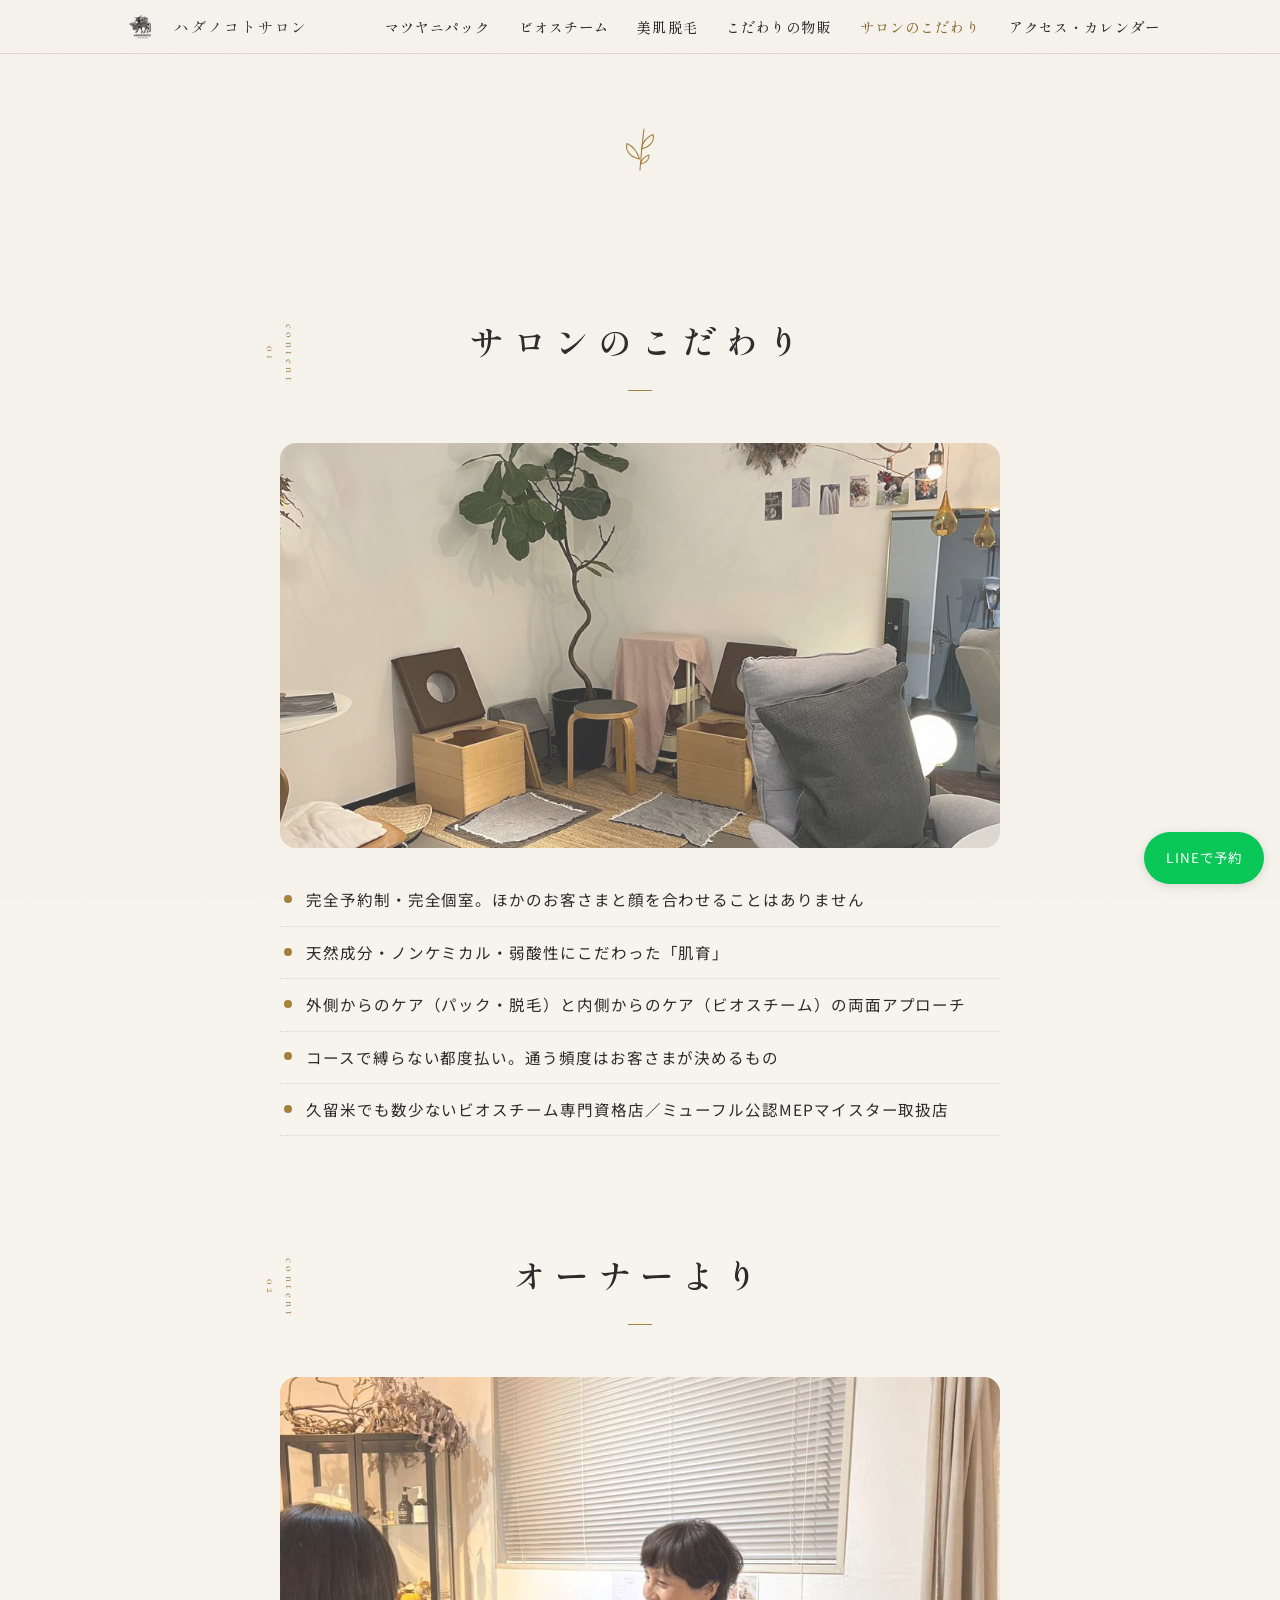
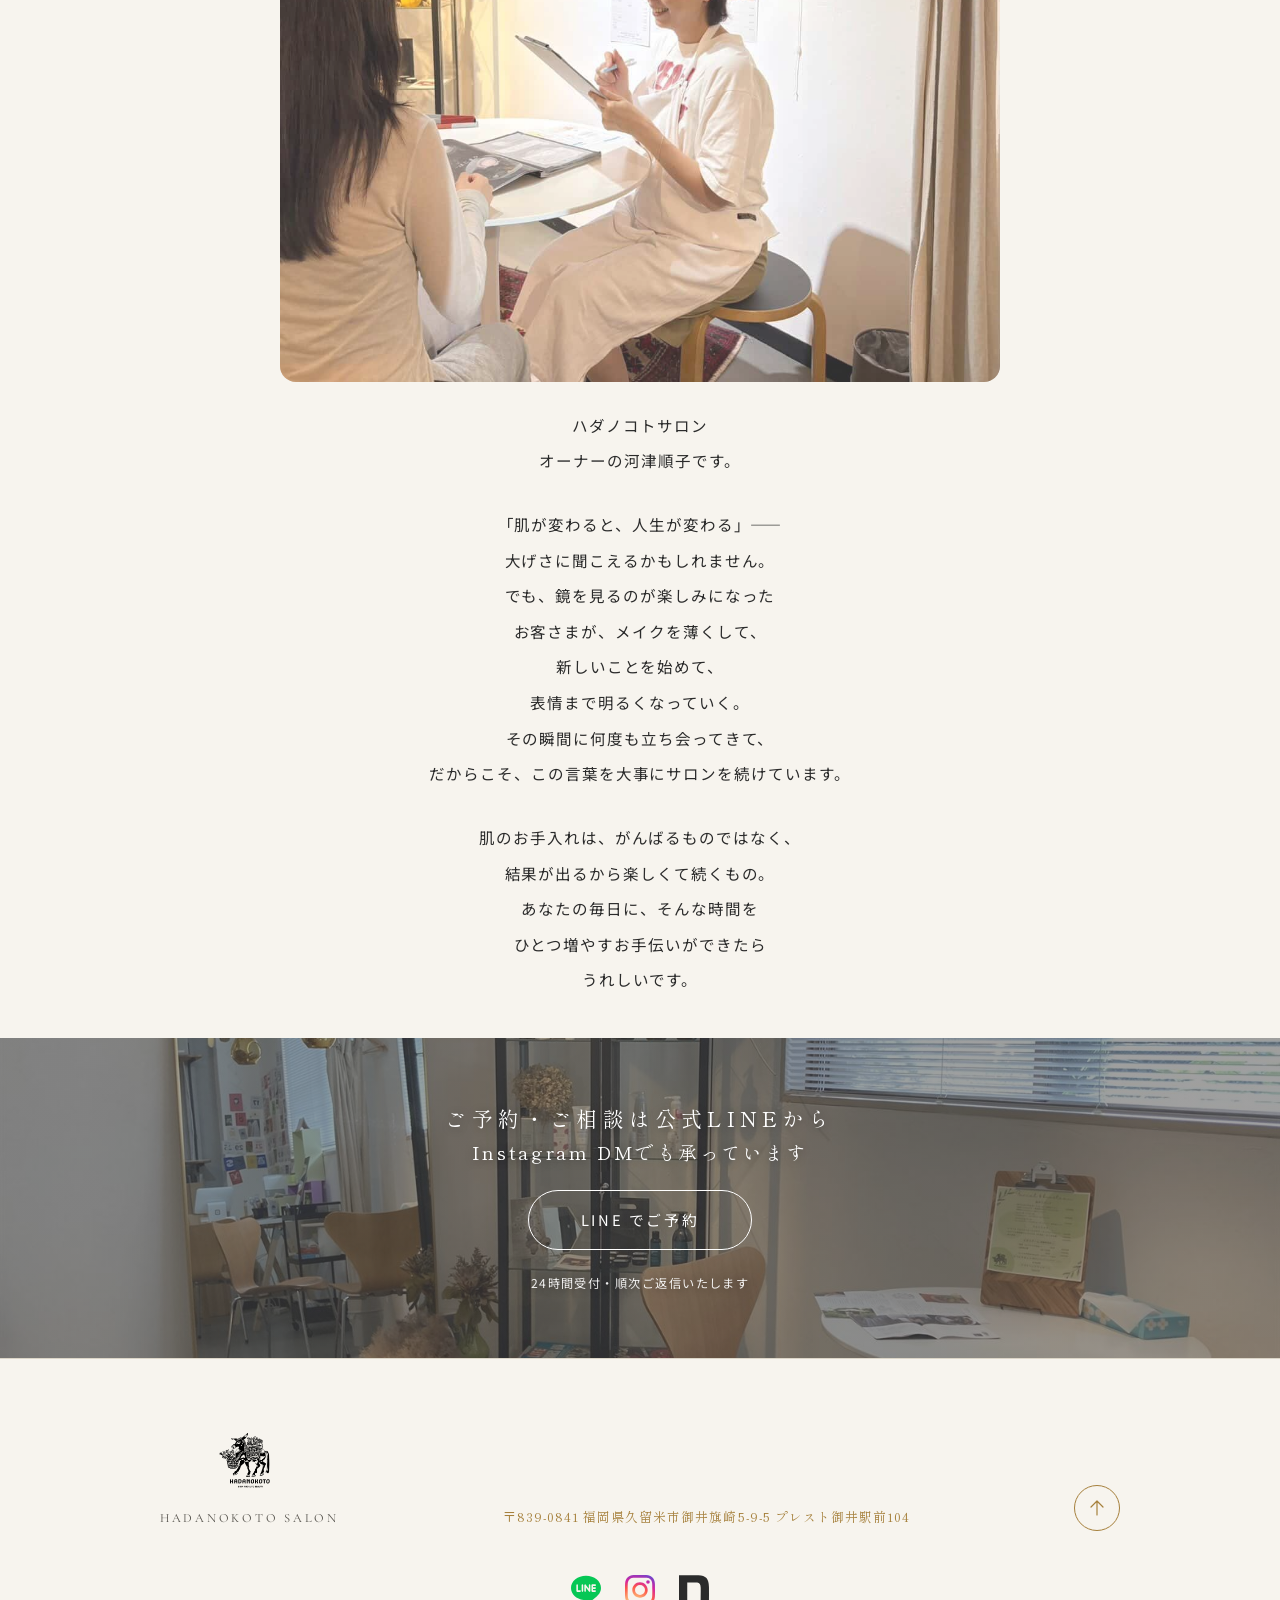
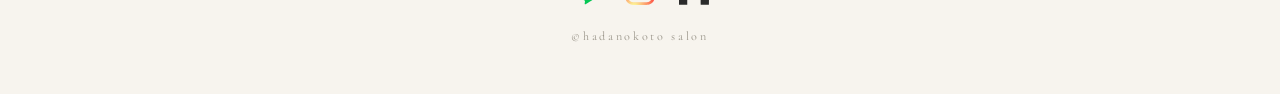
==== about.html @ 9450c1ff "salon1.jpgのalt属性を全ページで統一 全7ページの共通CTA帯にあるsalon1.jpgのalt属性(空文字)を"ハダノコトサロンの店内"に統一。  Co-Authored-By: Cla" ====
<!DOCTYPE html>
<html lang="ja">
<head>
<!-- Google tag (gtag.js) -->
<script async src="https://www.googletagmanager.com/gtag/js?id=G-3LCPFPZ6VH"></script>
<script>
  window.dataLayer = window.dataLayer || [];
  function gtag(){dataLayer.push(arguments);}
  gtag('js', new Date());

  gtag('config', 'G-3LCPFPZ6VH');
</script>

  <meta charset="UTF-8">
  <meta name="viewport" content="width=device-width, initial-scale=1.0">
  <title>サロンについて｜ハダノコトサロン 久留米・完全個室プライベートサロン</title>
  <meta name="description" content="完全予約制・完全個室、オーナーひとりで営むプライベートサロン。天然成分・ノンケミカルにこだわった肌育と、内と外の両面からのケア。ハダノコトサロンのこだわりとオーナー紹介。">
  <link rel="canonical" href="https://hadanokoto.com/about.html">

  <!-- OGP -->
  <meta property="og:type" content="article">
  <meta property="og:site_name" content="ハダノコトサロン">
  <meta property="og:title" content="サロンについて｜ハダノコトサロン 久留米・完全個室プライベートサロン">
  <meta property="og:description" content="完全予約制・完全個室、オーナーひとりで営むプライベートサロン。天然成分・ノンケミカルにこだわった肌育と、内と外の両面からのケア。">
  <meta property="og:url" content="https://hadanokoto.com/about.html">
  <meta property="og:image" content="https://hadanokoto.com/assets/img/hadanokologojpg.jpg">
  <meta property="og:locale" content="ja_JP">
  <meta name="twitter:card" content="summary">

  <link rel="icon" href="favicon.ico" sizes="any">
  <link rel="icon" type="image/png" sizes="32x32" href="favicon-32x32.png">
  <link rel="icon" type="image/png" sizes="48x48" href="favicon-48x48.png">
  <link rel="icon" type="image/png" sizes="16x16" href="favicon-16x16.png">
  <link rel="apple-touch-icon" href="apple-touch-icon.png">
  <link rel="preconnect" href="https://fonts.googleapis.com">
  <link rel="preconnect" href="https://fonts.gstatic.com" crossorigin>
  <link href="https://fonts.googleapis.com/css2?family=Cormorant+Garamond:wght@400;500;600&family=Noto+Sans+JP:wght@300;400;500&family=Shippori+Mincho:wght@400;500;600&display=swap" rel="stylesheet">
  <link rel="stylesheet" href="assets/css/style.css">
</head>
<body>

<span id="top" aria-hidden="true"></span>
<header class="site-header">
  <div class="header-inner">
    <a class="brand" href="index.html">
      <img src="assets/img/hadanokologojpg.jpg" alt="ハダノコトサロン ロゴ">
      <span class="brand-name">ハダノコトサロン</span>
    </a>
    <button class="nav-toggle" aria-label="メニューを開く" aria-expanded="false">
      <span></span><span></span><span></span>
    </button>
    <nav class="site-nav">
      <ul>
        <li><a href="matsuyani.html"><span class="ja">マツヤニパック</span></a></li>
        <li><a href="biosteam.html"><span class="ja">ビオスチーム</span></a></li>
        <li><a href="datsumou.html"><span class="ja">美肌脱毛</span></a></li>
        <li><a href="other.html"><span class="ja">こだわりの物販</span></a></li>
        <li><a href="about.html" aria-current="page"><span class="ja">サロンのこだわり</span></a></li>
        <li><a href="access.html"><span class="ja">アクセス・カレンダー</span></a></li>
      </ul>
      <p class="nav-copy">&copy;hadanokoto salon</p>
    </nav>
  </div>
</header>

<main>

  <section class="band band--head">
    <div class="inner">
      <div class="sprig sprig--yomogi" aria-hidden="true"></div>
    </div>
  </section>

  <section class="band">
    <div class="inner fade">
      <h1 class="sec-head">
        <span class="sec-num">content 01</span>
        <span class="ja">サロンのこだわり</span>
      </h1>
      <div class="photo photo--veil photo--wide"><img src="assets/img/web/kodawari.jpg" alt="ハダノコトサロンのこだわりの店内" width="1200" height="524" loading="lazy"></div>
      <ul class="feature-list">
        <li>完全予約制・完全個室。ほかのお客さまと顔を合わせることはありません</li>
        <li>天然成分・ノンケミカル・弱酸性にこだわった「肌育」</li>
        <li>外側からのケア（パック・脱毛）と内側からのケア（ビオスチーム）の両面アプローチ</li>
        <li>コースで縛らない都度払い。通う頻度はお客さまが決めるもの</li>
        <li>久留米でも数少ないビオスチーム専門資格店／ミューフル公認MEPマイスター取扱店</li>
      </ul>
    </div>
  </section>

  <section class="band">
    <div class="inner fade">
      <h2 class="sec-head">
        <span class="sec-num">content 02</span>
        <span class="ja">オーナーより</span>
      </h2>
      <div class="photo photo--veil"><img src="assets/img/web/owner.jpg" alt="ハダノコトサロン オーナー 河津順子" width="1179" height="990" loading="lazy"></div>
      <div class="poem">
        <p>ハダノコトサロン<br>オーナーの河津順子です。</p>
        <p>「肌が変わると、人生が変わる」——<br>大げさに聞こえるかもしれません。<br>でも、鏡を見るのが楽しみになった<br>お客さまが、メイクを薄くして、<br>新しいことを始めて、<br>表情まで明るくなっていく。<br>その瞬間に何度も立ち会ってきて、<br>だからこそ、この言葉を大事にサロンを続けています。</p>
        <p>肌のお手入れは、がんばるものではなく、<br>結果が出るから楽しくて続くもの。<br>あなたの毎日に、そんな時間を<br>ひとつ増やすお手伝いができたら<br>うれしいです。</p>
      </div>
    </div>
  </section>

  <!-- RESERVATION(共通CTA帯) -->
  <section class="cta-band">
    <img src="assets/img/web/salon1.jpg" alt="ハダノコトサロンの店内" width="1600" height="900" loading="lazy">
    <div class="cta-inner">
      <p class="cta-title">ご予約・ご相談は公式LINEから<span class="cta-title-sub">Instagram DMでも承っています</span></p>
      <a class="btn-outline" href="https://lin.ee/RhbFOYM" target="_blank" rel="noopener">LINE でご予約</a>
      <p class="cta-note">24時間受付・順次ご返信いたします</p>
    </div>
  </section>

</main>

<footer class="site-footer">
  <div class="footer-inner">
    <div class="footer-grid">
      <div class="footer-left">
        <img class="footer-logo" src="assets/img/web/logo.png" alt="ハダノコトサロン ロゴ" width="800" height="570">
        <p class="footer-name">HADANOKOTO SALON</p>
      </div>
      <p class="footer-address">〒839-0841 福岡県久留米市御井旗崎5-9-5 プレスト御井駅前104</p>
      <a class="page-top" href="#top" aria-label="ページの上部へ戻る">
        <svg viewBox="0 0 14 16" fill="none" stroke-width="1.2" stroke-linecap="round" stroke-linejoin="round" aria-hidden="true"><path d="M7 15V1M1 7l6-6 6 6"/></svg>
      </a>
    </div>
    <div class="footer-sns">
      <a href="https://lin.ee/RhbFOYM" target="_blank" rel="noopener" aria-label="公式LINEで予約"><img src="assets/img/sns/line.svg" alt="" width="30" height="30"></a>
      <a href="https://www.instagram.com/hadanokoto/" target="_blank" rel="noopener" aria-label="Instagramを見る"><img src="assets/img/sns/instagram.svg" alt="" width="30" height="30"></a>
      <a href="https://note.com/hadanokoto" target="_blank" rel="noopener" aria-label="noteを読む"><img src="assets/img/sns/note.svg" alt="" width="30" height="30"></a>
    </div>
    <p class="copyright">&copy;hadanokoto salon</p>
  </div>
</footer>

<a class="line-fixed" href="https://lin.ee/RhbFOYM" target="_blank" rel="noopener">LINEで予約</a>

<script src="assets/js/main.js"></script>
</body>
</html>
---- assets/css/style.css ----
/* ============================================
   ハダノコトサロン 公式サイト v4
   和モダン・静かで上質
   生成り × 墨色 × 金茶(くすんだゴールド)
   参考:余白に浮かぶ写真カード・中央揃え見出し+短い罫線・
   縦書きcontent番号・詩組み・写真カード・枠線ボタン
   ============================================ */

:root {
  --bg: #F7F4EE;
  --ink: #2B2B2B;
  --ink-soft: #55524C;
  --accent: #A6803C;
  --accent-dark: #8C6B30;
  --line-green: #06C755;      /* LINE公式ブランドカラー */
  --line-green-dark: #05A94A;
  --line: #DCD6C8;
  --serif: "Shippori Mincho", "Noto Serif JP", serif;
  --sans: "Noto Sans JP", sans-serif;
  --en-serif: "Cormorant Garamond", "Shippori Mincho", serif;
}

* {
  margin: 0;
  padding: 0;
  box-sizing: border-box;
}

html {
  scroll-behavior: smooth;
}

/* 視覚的には非表示だが、読み上げ・検索エンジンには認識されるテキスト */
.sr-only {
  position: absolute;
  width: 1px;
  height: 1px;
  padding: 0;
  margin: -1px;
  overflow: hidden;
  clip: rect(0, 0, 0, 0);
  white-space: nowrap;
  border: 0;
}

body {
  background: var(--bg);
  color: var(--ink);
  font-family: var(--sans);
  font-weight: 400;
  font-size: 15.5px;
  line-height: 1.9;
  letter-spacing: 0.06em;
  -webkit-font-smoothing: antialiased;
}

/* 和紙のようなごく薄いノイズテクスチャ(自作SVG) */
body::after {
  content: "";
  position: fixed;
  inset: 0;
  z-index: 300;
  pointer-events: none;
  opacity: 0.05;
  background-image: url("data:image/svg+xml,%3Csvg xmlns='http://www.w3.org/2000/svg' width='180' height='180'%3E%3Cfilter id='n'%3E%3CfeTurbulence type='fractalNoise' baseFrequency='0.85' numOctaves='2' stitchTiles='stitch'/%3E%3CfeColorMatrix type='saturate' values='0'/%3E%3C/filter%3E%3Crect width='180' height='180' filter='url(%23n)'/%3E%3C/svg%3E");
}

img {
  max-width: 100%;
  height: auto;
  display: block;
}

a {
  color: var(--accent-dark);
  text-decoration: none;
}

/* ---------- ヘッダー(細い固定ナビ) ---------- */

.site-header {
  background: rgba(247, 244, 238, 0.92);
  backdrop-filter: blur(4px);
  border-bottom: 1px solid var(--line);
  position: sticky;
  top: 0;
  z-index: 100;
}

.header-inner {
  max-width: 1080px;
  margin: 0 auto;
  padding: 8px 20px;
  display: flex;
  align-items: center;
  justify-content: space-between;
  gap: 20px;
}

.brand {
  display: flex;
  align-items: center;
  gap: 10px;
  flex-shrink: 0;
  color: var(--ink);
  transition: opacity 0.25s;
}

.brand:hover {
  opacity: 0.7;
}

.brand img {
  width: 44px;
  height: auto;
}

/* 白背景のJPGロゴを生成り背景に馴染ませる */
.brand img,
.footer-logo {
  mix-blend-mode: multiply;
}

.brand-name {
  font-family: var(--serif);
  font-size: 0.92rem;
  letter-spacing: 0.12em;
}

/* ナビ */

.nav-toggle {
  display: none;
  background: none;
  border: none;
  cursor: pointer;
  padding: 10px;
}

.nav-toggle span {
  display: block;
  width: 24px;
  height: 1.5px;
  background: var(--ink);
  margin: 6px 0;
  transition: 0.3s;
}

.site-nav {
  display: flex;
  align-items: center;
  gap: 28px;
}

.site-nav ul {
  list-style: none;
  display: flex;
  gap: 28px;
}

.site-nav a {
  display: block;
  padding: 4px 0;
  color: var(--ink);
  transition: 0.25s;
}

/* 日本語のみのナビ表記(主見出しとして機能する大きさ) */
.site-nav a .ja {
  font-family: var(--serif);
  font-size: 0.88rem;
  font-weight: 500;
  letter-spacing: 0.08em;
  white-space: nowrap;
}

.site-nav a:hover .ja,
.site-nav a[aria-current="page"] .ja {
  color: var(--accent-dark);
}

/* ヘッダー行には収まらないため既定では非表示。ハンバーガーメニュー内でのみ表示 */
.nav-copy {
  display: none;
  font-family: var(--en-serif);
  font-size: 0.68rem;
  letter-spacing: 0.16em;
  color: var(--ink-soft);
  white-space: nowrap;
}

/* 7項目のナビが1行に収まる最小幅(実測1000px)を下回ったらハンバーガーメニューに切替 */
@media (max-width: 1060px) {
  .nav-toggle {
    display: block;
  }
  .site-nav {
    display: none;
    position: absolute;
    top: 100%;
    left: 0;
    right: 0;
    background: var(--bg);
    border-bottom: 1px solid var(--line);
  }
  .site-nav.is-open {
    display: block;
  }
  .site-nav ul {
    flex-direction: column;
    gap: 0;
    padding: 8px 0 12px;
  }
  .site-nav li {
    text-align: center;
  }
  .site-nav a {
    padding: 11px 0;
  }
  .site-nav a .ja {
    font-weight: 600;
  }
  .nav-copy {
    display: block;
    text-align: center;
    padding: 0 0 16px;
  }
}

/* ---------- セクション(背景は全ページ均一の生成り。区切りは余白で) ---------- */

/* 上下非対称にし、隣接セクション間の二重余白(旧:96+96=192px)を解消 */
.band {
  padding: 72px 24px 40px;
}

.band--head {
  padding: 72px 24px 40px;
}

.inner {
  max-width: 720px;
  margin: 0 auto;
}

.inner--wide {
  max-width: 960px;
}

/* ---------- 見出しシステム(中央揃え+金茶の短い罫線+縦書き番号) ---------- */

h1, h2, h3 {
  font-family: var(--serif);
  font-weight: 500;
  line-height: 1.6;
  letter-spacing: 0.12em;
}

.sec-head {
  position: relative;
  display: flex;
  flex-direction: column;
  align-items: center;
  text-align: center;
  margin-bottom: 52px;
}

/* content番号は縦書きでセクション左肩(本文外側の余白)に */
.sec-num {
  position: absolute;
  left: -18px;
  top: 0.2em;
  writing-mode: vertical-rl;
  font-family: var(--en-serif);
  font-size: 0.72rem;
  letter-spacing: 0.3em;
  color: var(--accent);
}

/* 見出しと重なる幅では非表示 */
@media (max-width: 480px) {
  .sec-num {
    display: none;
  }
}

/* 日本語見出しを主見出しとして使用(英語見出し+添え書き型は廃止) */
.sec-head .ja {
  font-family: var(--serif);
  font-size: clamp(1.6rem, 5.5vw, 2.1rem);
  font-weight: 600;
  line-height: 1.6;
  letter-spacing: 0.25em;
  color: var(--ink);
}

/* 見出し直下の短い水平線(金茶・幅24px) */
.sec-head::after {
  content: "";
  width: 24px;
  height: 1px;
  background: var(--accent);
  margin-top: 22px;
}

h3 {
  font-size: 1.3rem;
  font-weight: 700;
  color: var(--ink);
  letter-spacing: 0.12em;
  margin-bottom: 14px;
}

p + p {
  margin-top: 1.3em;
}

.note {
  font-size: 0.78rem;
  color: var(--ink-soft);
}

.catch {
  font-family: var(--serif);
  font-size: clamp(1.25rem, 4.5vw, 1.5rem);
  letter-spacing: 0.25em;
  line-height: 2.1;
  text-align: center;
  margin-bottom: 28px;
}

/* 詩組み(短い理念文。中央揃え・意味の切れ目で改行) */
.poem {
  text-align: center;
  line-height: 2.3;
}

.poem p + p {
  margin-top: 1.8em;
}

/* ---------- ファーストビュー(余白に浮かぶ写真カード) ---------- */

.hero {
  display: flex;
  flex-direction: column;
  align-items: center;
  padding: 44px 24px 64px;
}

.hero-card {
  position: relative;
  width: min(720px, 100%);
  border-radius: 24px;
  overflow: hidden;
}

.hero-photo {
  width: 100%;
  height: min(80vh, 820px);
  min-height: 520px;
  object-fit: cover;
}

/* 写真全面に白いヴェールを均一に重ね、サイトの淡いトーンに馴染ませる */
.hero-card::before {
  content: "";
  position: absolute;
  inset: 0;
  background: rgba(255, 255, 255, 0.08);
  pointer-events: none;
}

/* 下部は文字の可読性用にごく薄く墨を敷く */
.hero-card::after {
  content: "";
  position: absolute;
  inset: auto 0 0 0;
  height: 34%;
  background: linear-gradient(to top, rgba(30, 28, 24, 0.42), rgba(30, 28, 24, 0));
  pointer-events: none;
}

.hero-inner {
  position: absolute;
  inset: 0;
  z-index: 1;
  display: flex;
  flex-direction: column;
  align-items: center;
  justify-content: space-between;
  text-align: center;
  padding: 34px 24px 30px;
}

.hero-logo {
  width: min(270px, 66%);
  filter: brightness(0) invert(1);
}

.hero-copy {
  font-family: var(--serif);
  font-size: clamp(1.35rem, 5vw, 1.75rem);
  letter-spacing: 0.3em;
  line-height: 2.1;
  color: #fff;
  text-shadow: 0 1px 18px rgba(20, 18, 14, 0.45);
  margin: auto 0;
  padding-top: 8vh;
}

/* 円形の下向き矢印(金茶の細線・ゆっくり上下) */
.hero-arrow {
  position: absolute;
  right: 18px;
  bottom: 18px;
  z-index: 2;
  width: 46px;
  height: 46px;
  border: 1px solid var(--accent);
  border-radius: 50%;
  display: grid;
  place-items: center;
  background: rgba(247, 244, 238, 0.28);
  animation: float 2.8s ease-in-out infinite;
}

.hero-arrow svg {
  width: 14px;
  height: 16px;
  stroke: var(--accent);
}

@keyframes float {
  0%, 100% { transform: translateY(0); }
  50%      { transform: translateY(7px); }
}

.hero-caption {
  width: min(720px, 100%);
  margin-top: 14px;
  font-family: var(--en-serif);
  font-size: 0.7rem;
  letter-spacing: 0.22em;
  color: var(--accent);
}

/* ---------- スクロール連動フェードイン ---------- */

.js .fade {
  opacity: 0;
  transform: translateY(24px);
  transition: opacity 0.8s ease, transform 0.8s ease;
}

.js .fade.is-visible {
  opacity: 1;
  transform: none;
}

@media (prefers-reduced-motion: reduce) {
  .js .fade {
    opacity: 1;
    transform: none;
    transition: none;
  }
  .hero-arrow {
    animation: none;
  }
  html {
    scroll-behavior: auto;
  }
}

/* ---------- 写真 ---------- */

.photo {
  border-radius: 16px;
  overflow: hidden;
  margin: 26px 0;
}

.photo img {
  width: 100%;
  object-fit: cover;
}

/* 白いヴェール(全体18%)を写真全面に重ね、サイトの淡いトーンに馴染ませる */
.photo--veil {
  position: relative;
}

.photo--veil::after {
  content: "";
  position: absolute;
  inset: 0;
  background: rgba(255, 255, 255, 0.18);
}

.photo--wide img {
  aspect-ratio: 16 / 9;
}

/* サイズを一回り抑えた写真(メイン)。中央寄せ */
.photo--md {
  max-width: 460px;
  margin-left: auto;
  margin-right: auto;
}

/* メインより一段階小さいサブ写真。中央寄せ */
.photo--sm {
  max-width: 340px;
  margin-left: auto;
  margin-right: auto;
}

/* ギャラリー(大小のリズム) */

.gallery {
  display: grid;
  gap: 18px;
}

.gallery .photo {
  margin: 0;
}

.gallery .photo:first-child img {
  aspect-ratio: 16 / 10;
}

.gallery .photo:last-child {
  width: 68%;
  margin-left: auto;
}

.gallery .photo:last-child img {
  aspect-ratio: 4 / 3;
}

@media (max-width: 560px) {
  .gallery .photo:last-child {
    width: 82%;
  }
}

/* ---------- 3つの柱(写真カード) ---------- */

.pillars {
  display: grid;
  grid-template-columns: repeat(3, 1fr);
  gap: 22px;
  max-width: 960px;
  margin: 0 auto;
}

.pillar-card {
  position: relative;
  display: block;
  border-radius: 20px;
  overflow: hidden;
  aspect-ratio: 3 / 4;
  color: #fff;
}

.pillar-card img {
  position: absolute;
  inset: 0;
  width: 100%;
  height: 100%;
  object-fit: cover;
  transition: transform 0.6s ease;
}

.pillar-card:hover img {
  transform: scale(1.04);
}

/* 白いヴェール(全体18%)を写真全面に重ね、サイトの淡いトーンに馴染ませる。
   その上に、文字のかかる下55%だけ暗くする縦グラデーションを重ねて可読性を確保する
   (背景を先に書くと下、後に書くほど手前に重なる。ヴェール→暗transition の順)。
   上45%: 白ヴェールのみ(淡く霞んだ質感) / 下55%: 白ヴェール+暗グラデーション(可読性優先) */
.pillar-card::after {
  content: "";
  position: absolute;
  inset: 0;
  background:
    linear-gradient(to bottom,
      rgba(0, 0, 0, 0) 0%,
      rgba(0, 0, 0, 0) 45%,
      rgba(0, 0, 0, 0.2) 58%,
      rgba(0, 0, 0, 0.62) 100%),
    rgba(255, 255, 255, 0.18);
}

.pillar-num {
  position: absolute;
  top: 14px;
  right: 16px;
  z-index: 1;
  writing-mode: vertical-rl;
  font-family: var(--en-serif);
  font-size: 0.7rem;
  letter-spacing: 0.3em;
  color: rgba(255, 255, 255, 0.85);
  text-shadow: 0 1px 6px rgba(0, 0, 0, 0.5);
}

.pillar-body {
  position: absolute;
  inset: auto 0 0 0;
  z-index: 1;
  padding: 0 20px 22px;
  text-align: center;
}

.pillar-title {
  display: block;
  min-height: 3.6rem;
  overflow: hidden;
  font-family: var(--serif);
  font-size: 1.06rem;
  font-weight: 600;
  letter-spacing: 0.14em;
  line-height: 1.7;
  color: #fff;
  margin-bottom: 8px;
}

/* 「（バイオウォーミーパック）」等の補足表記。
   親(.pillar-title)に対する相対単位(em)で指定するため、画面幅が何であっても
   常に親の0.65倍で確定し、親より確実に小さくなる(ブレークポイントごとの
   px直書きは行わない)。761px幅(3カラムで最も窮屈・カード内側幅約183px)で
   実測した安全上限(約11.7px)より0.65emの実寸(約11.0px)が下回ることを
   確認済みで、この1本の値が全画面幅で安全に収まる。 */
.pillar-title-sub {
  font-size: 0.8em;
  white-space: nowrap;
}

.pillar-sub {
  display: block;
  min-height: 2.75rem;
  font-size: 0.72rem;
  letter-spacing: 0.1em;
  color: rgba(255, 255, 255, 0.88);
}

@media (max-width: 760px) {
  .pillars {
    grid-template-columns: 1fr;
    max-width: 440px;
  }
  .pillar-card {
    aspect-ratio: 4 / 3;
  }
}

/* ---------- 料金表(メニュー名=濃く太く/価格=大きく/説明=薄く小さく) ---------- */

.price-table {
  width: 100%;
  border-collapse: collapse;
  margin: 18px 0 10px;
}

.price-table th,
.price-table td {
  text-align: left;
  padding: 16px 10px;
  border-bottom: 1px solid var(--line);
  vertical-align: top;
}

.price-table th {
  font-family: var(--sans);
  font-weight: 700;
  font-size: 1.1rem;
  white-space: nowrap;
  color: var(--ink);
  letter-spacing: 0.06em;
}

.price-table .price,
.price-list .price {
  white-space: nowrap;
  font-family: var(--en-serif);
  font-weight: 600;
  font-size: 1.25rem;
  letter-spacing: 0.04em;
  color: var(--ink);
}

.price-table .desc {
  font-size: 0.85rem;
  color: var(--ink-soft);
}

/* スマホはカード型:1行目=メニュー名+価格/2行目=説明 */
@media (max-width: 620px) {
  .price-table,
  .price-table tbody {
    display: block;
  }
  .price-table tr {
    display: flex;
    flex-wrap: wrap;
    justify-content: space-between;
    align-items: baseline;
    gap: 0 16px;
    padding: 16px 2px;
    border-bottom: 1px solid var(--line);
  }
  .price-table th,
  .price-table td {
    display: block;
    border-bottom: none;
    padding: 0;
  }
  .price-table th {
    white-space: normal;
    font-size: 1.02rem;
  }
  .price-table .desc {
    flex-basis: 100%;
    margin-top: 6px;
  }
}

/* 料金リスト(マツヤニページ用) */

.price-list {
  list-style: none;
  border-top: 1px solid var(--line);
}

.price-list li {
  display: flex;
  justify-content: space-between;
  align-items: baseline;
  gap: 16px;
  padding: 16px 4px;
  border-bottom: 1px solid var(--line);
}

.price-list li > span:first-child {
  font-weight: 700;
}

/* 料金リストの項目名に添える部位詳細等の小さな補足 */
.parts-detail {
  display: inline-block;
  margin-top: 0.2em;
  font-weight: 400;
  font-size: 0.76rem;
  color: var(--ink-soft);
}

/* 料金リストが連続する場合(WOMEN/MEN等)の見出し間隔 */
.price-list + h3 {
  margin-top: 40px;
}

/* ---------- こだわりリスト ---------- */

.feature-list {
  list-style: none;
}

.feature-list li {
  position: relative;
  padding: 11px 0 11px 26px;
  border-bottom: 1px dotted var(--line);
}

.feature-list li::before {
  content: "";
  position: absolute;
  left: 4px;
  top: 1.35em;
  width: 8px;
  height: 8px;
  background: var(--accent);
  border-radius: 50%;
}

/* ---------- SHOP情報(罫線なし・行間ゆったり) ---------- */

.shop-info {
  margin: 8px 0 30px;
}

.shop-info > div {
  display: flex;
  gap: 26px;
  align-items: flex-start;
}

.shop-info > div + div {
  margin-top: 30px;
}

.shop-info dt {
  width: 108px;
  flex-shrink: 0;
  font-size: 0.8rem;
  font-weight: 400;
  letter-spacing: 0.2em;
  color: var(--ink-soft);
  padding-top: 3px;
}

.shop-info dd {
  margin: 0;
  font-size: 0.94rem;
}

@media (max-width: 560px) {
  .shop-info > div {
    flex-direction: column;
    gap: 4px;
  }
  .shop-info dt {
    width: auto;
  }
}

/* Google map リンク(金茶下線) */
.map-link {
  color: var(--accent-dark);
  border-bottom: 1px solid var(--accent);
  padding-bottom: 1px;
  font-size: 0.86rem;
  letter-spacing: 0.08em;
}

/* LINEテキストリンク(店舗情報表用) */
.line-text-link {
  display: inline-flex;
  align-items: center;
  gap: 8px;
  color: var(--line-green);
  border-bottom: 1px solid var(--line-green);
  padding-bottom: 2px;
}

.line-text-link img {
  width: 22px;
  height: 22px;
}

/* Instagramテキストリンク(店舗情報表用・公式グラデーションカラー) */
.instagram-text-link {
  display: inline-flex;
  align-items: center;
  gap: 8px;
  background: linear-gradient(45deg, #fdf497 0%, #fd5949 45%, #d6249f 60%, #285AEB 90%);
  -webkit-background-clip: text;
  background-clip: text;
  color: transparent;
  border-bottom: 1px solid #d6249f;
  padding-bottom: 2px;
}

.instagram-text-link img {
  width: 22px;
  height: 22px;
}

/* ---------- 予約の帯(写真+白い枠線ボタン・全ページ共通CTA) ---------- */

.cta-band {
  position: relative;
  height: 320px;
  overflow: hidden;
}

.cta-band > img {
  position: absolute;
  inset: 0;
  z-index: 0;
  width: 100%;
  height: 100%;
  object-fit: cover;
}

/* 墨色45%オーバーレイ(写真より上・文字より下)。白ヴェールを墨色の下に重ねる
   (1層目=墨色45%が最前面で可読性を確保、2層目=白ヴェールが写真側。
   単純な2色指定はbackground-colorは最終レイヤーにしか指定できないため、
   1層目はグラデーション記法で単色を表現している) */
.cta-band::before {
  content: "";
  position: absolute;
  inset: 0;
  z-index: 1;
  background:
    linear-gradient(rgba(43, 43, 43, 0.45), rgba(43, 43, 43, 0.45)),
    rgba(255, 255, 255, 0.18);
}

.cta-inner {
  position: absolute;
  inset: 0;
  z-index: 1;
  display: flex;
  flex-direction: column;
  align-items: center;
  justify-content: center;
  gap: 22px;
  text-align: center;
  padding: 24px;
  color: #fff;
  text-shadow: 0 1px 8px rgba(0, 0, 0, 0.35);
}

.cta-title {
  font-family: var(--serif);
  font-size: clamp(1.05rem, 3.6vw, 1.3rem);
  letter-spacing: 0.25em;
  line-height: 1.7;
}

.cta-title-sub {
  display: block;
  font-size: 0.9em;
  letter-spacing: 0.14em;
}

.cta-note {
  font-size: 0.76rem;
  letter-spacing: 0.12em;
  color: rgba(255, 255, 255, 0.92);
}

/* 白い枠線だけのピル型ボタン(hoverで白背景・墨色文字に反転) */
.btn-outline {
  display: inline-block;
  padding: 15px 52px;
  font-size: 0.92rem;
  letter-spacing: 0.18em;
  color: #fff;
  border: 1px solid #fff;
  border-radius: 999px;
  background: transparent;
  transition: background 0.35s ease, color 0.35s ease;
}

.btn-outline:hover {
  background: #fff;
  color: var(--ink);
}

/* ---------- 植物の線画(自作SVG) ---------- */

.sprig {
  margin: 0 auto 30px;
  background-position: center;
  background-repeat: no-repeat;
  background-size: contain;
}

/* よもぎの小枝(ページ見出し用・金茶) */
.sprig--yomogi {
  width: 48px;
  height: 46px;
  background-image: url("data:image/svg+xml,%3Csvg xmlns='http://www.w3.org/2000/svg' viewBox='0 0 48 46' fill='none' stroke='%23A6803C' stroke-width='1.1' stroke-linecap='round' stroke-linejoin='round'%3E%3Cpath d='M24 44 C 25 31, 26 18, 28 3'/%3E%3Cpath d='M23.5 33 C 14 31, 9 24.5, 11 17.5 C 17.5 20.5, 21.5 26.5, 23.5 33 Z'/%3E%3Cpath d='M25.5 23 C 34 21, 39 15, 37 8.5 C 30.5 11, 26.5 16.5, 25.5 23 Z'/%3E%3Cpath d='M24.5 38 C 30 37, 33.5 33.5, 33 29 C 28.5 30.5, 25.5 34, 24.5 38 Z'/%3E%3C/svg%3E");
}

/* ---------- ロゴの透かし ---------- */

.wm {
  position: relative;
  isolation: isolate;
  overflow: hidden;
}

.wm::before {
  content: "";
  position: absolute;
  z-index: -1;
  right: -120px;
  bottom: -60px;
  width: 380px;
  height: 280px;
  background: url("../img/hadanokologojpg.jpg") center / contain no-repeat;
  mix-blend-mode: multiply;
  opacity: 0.04;
  pointer-events: none;
}

/* テキストブロック(中央720px)と重なる幅では非表示 */
@media (max-width: 1240px) {
  .wm::before {
    content: none;
  }
}

/* ---------- 地図 ---------- */

.map-wrap {
  margin: 10px 0 0;
  border: 1px solid var(--line);
  border-radius: 16px;
  overflow: hidden;
  background: #fff;
}

.map-wrap iframe {
  display: block;
  width: 100%;
  height: 380px;
  border: 0;
}

/* ---------- フッター ---------- */

.site-footer {
  border-top: 1px solid var(--line);
  padding: 64px 24px 46px;
}

.footer-inner {
  max-width: 960px;
  margin: 0 auto;
}

.footer-grid {
  display: flex;
  align-items: flex-end;
  justify-content: space-between;
  gap: 28px;
}

.footer-left {
  text-align: center;
}

.footer-logo {
  width: 104px;
  margin: 0 auto 10px;
}

.footer-name {
  font-family: var(--en-serif);
  font-size: 0.78rem;
  letter-spacing: 0.22em;
  color: var(--ink-soft);
}

/* 住所(金茶・小さく) */
.footer-address {
  min-width: 0;
  font-family: var(--serif);
  font-size: 0.8rem;
  letter-spacing: 0.08em;
  line-height: 2.1;
  color: var(--accent);
  text-align: right;
}

/* 円形の上向き矢印(page top・金茶細線) */
.page-top {
  flex-shrink: 0;
  width: 46px;
  height: 46px;
  border: 1px solid var(--accent);
  border-radius: 50%;
  display: grid;
  place-items: center;
  transition: background 0.3s ease;
}

.page-top svg {
  width: 14px;
  height: 16px;
  stroke: var(--accent);
}

.page-top:hover {
  background: rgba(166, 128, 60, 0.1);
}

/* SNSアイコン(横一列・中央揃え・©の上) */
.footer-sns {
  display: flex;
  justify-content: center;
  align-items: center;
  gap: 24px;
  margin-top: 44px;
}

.footer-sns a {
  display: block;
  width: 30px;
  height: 30px;
  transition: opacity 0.25s;
}

.footer-sns a:hover {
  opacity: 0.65;
}

.footer-sns img {
  width: 100%;
  height: 100%;
}

.copyright {
  margin-top: 20px;
  text-align: center;
  font-family: var(--en-serif);
  font-size: 0.76rem;
  color: #9A958A;
  letter-spacing: 0.22em;
}

@media (max-width: 620px) {
  .footer-grid {
    flex-direction: column;
    align-items: center;
    gap: 24px;
  }
  .footer-address {
    text-align: center;
  }
}

/* ---------- 固定LINEボタン(LINEブランド緑・例外) ---------- */

.line-fixed {
  position: fixed;
  right: 16px;
  bottom: 16px;
  z-index: 200;
  background: var(--line-green);
  color: #fff;
  font-size: 0.84rem;
  letter-spacing: 0.08em;
  padding: 13px 22px;
  border-radius: 999px;
  box-shadow: 0 2px 10px rgba(43, 43, 43, 0.14);
  transition: background 0.4s;
}

.line-fixed:hover {
  background: var(--line-green-dark);
}
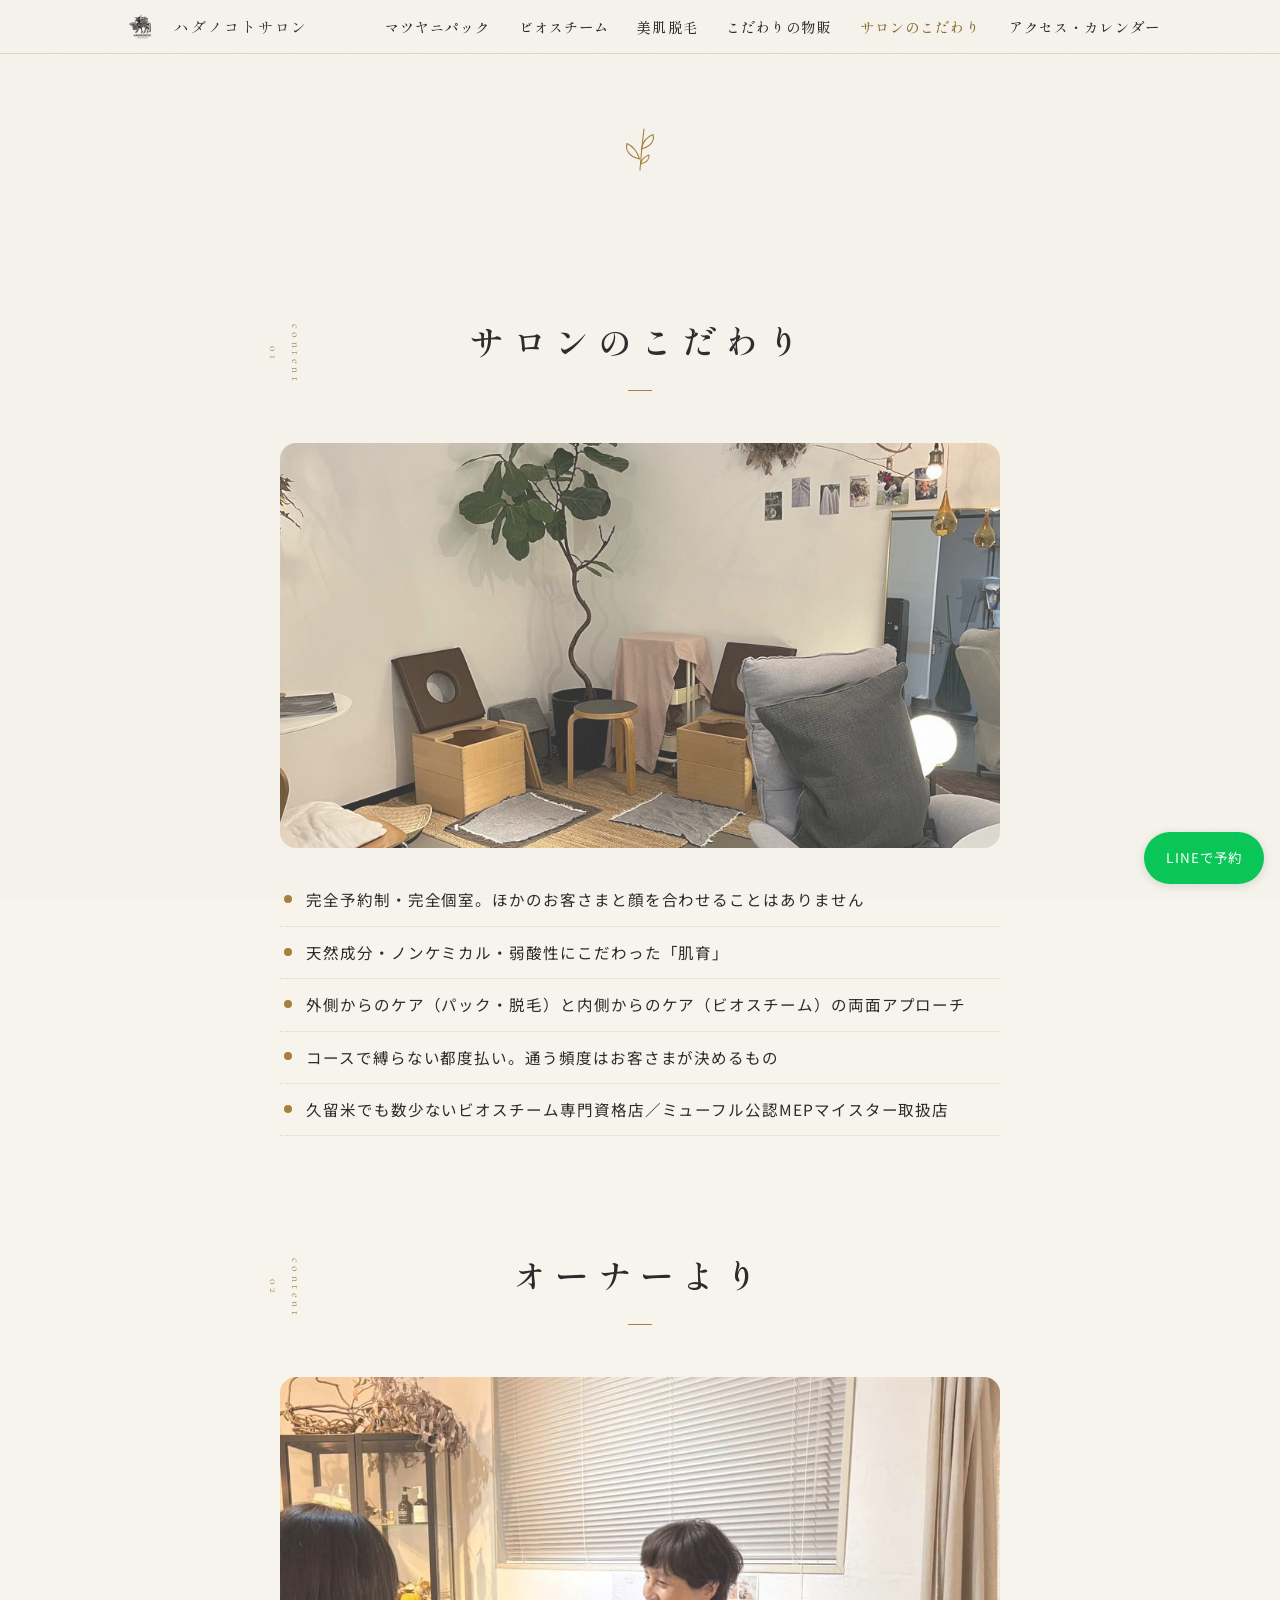
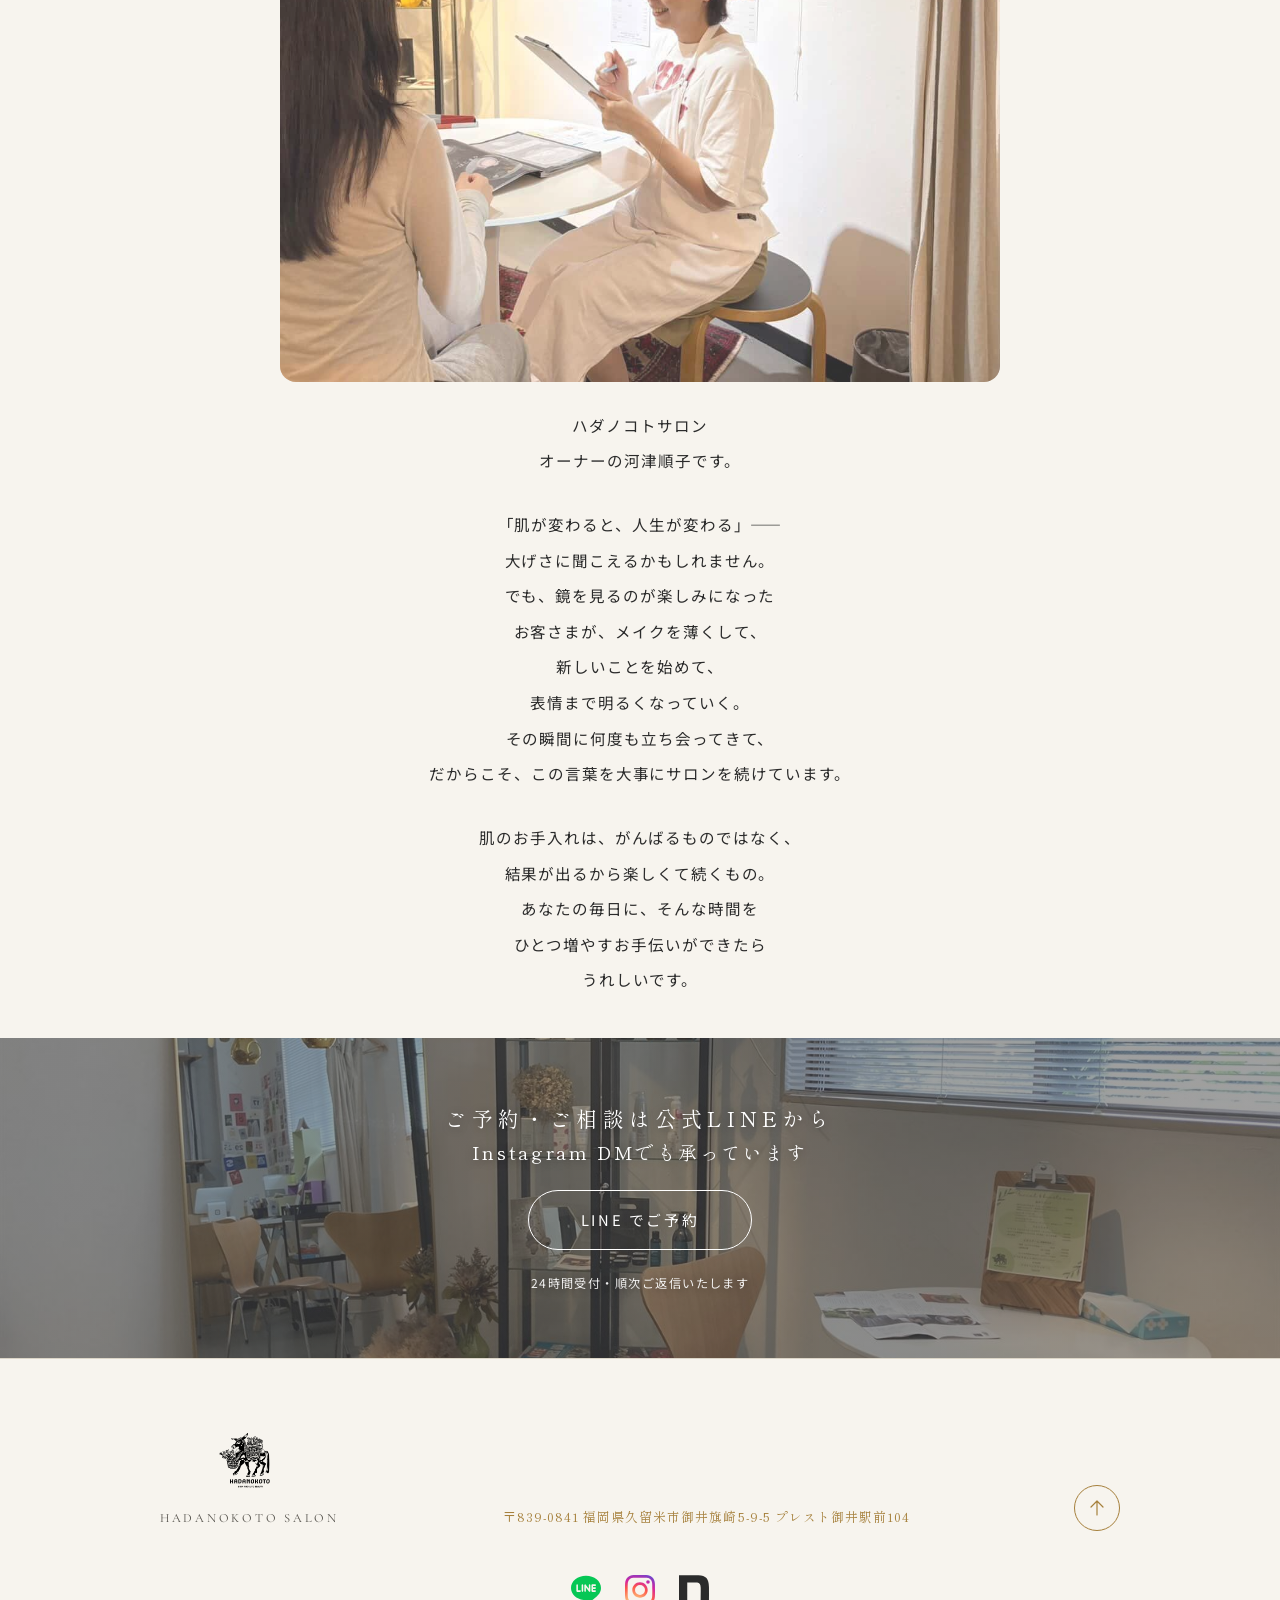
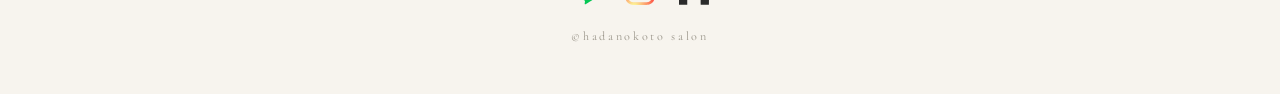
==== commit 71bed3db: "ロゴのリンク先を/に統一・見出しから飾り番号(content 0X)を外に移動 Co-Authored-By: Claude Sonnet 5 <noreply@anthropic.com>" ====
--- a/about.html
+++ b/about.html
@@ -42,7 +42,7 @@
 <span id="top" aria-hidden="true"></span>
 <header class="site-header">
   <div class="header-inner">
-    <a class="brand" href="index.html">
+    <a class="brand" href="/">
       <img src="assets/img/hadanokologojpg.jpg" alt="ハダノコトサロン ロゴ">
       <span class="brand-name">ハダノコトサロン</span>
     </a>
@@ -73,10 +73,10 @@
 
   <section class="band">
     <div class="inner fade">
-      <h1 class="sec-head">
+      <div class="sec-head">
         <span class="sec-num">content 01</span>
-        <span class="ja">サロンのこだわり</span>
-      </h1>
+        <h1 class="ja">サロンのこだわり</h1>
+      </div>
       <div class="photo photo--veil photo--wide"><img src="assets/img/web/kodawari.jpg" alt="ハダノコトサロンのこだわりの店内" width="1200" height="524" loading="lazy"></div>
       <ul class="feature-list">
         <li>完全予約制・完全個室。ほかのお客さまと顔を合わせることはありません</li>
@@ -90,10 +90,10 @@
 
   <section class="band">
     <div class="inner fade">
-      <h2 class="sec-head">
+      <div class="sec-head">
         <span class="sec-num">content 02</span>
-        <span class="ja">オーナーより</span>
-      </h2>
+        <h2 class="ja">オーナーより</h2>
+      </div>
       <div class="photo photo--veil"><img src="assets/img/web/owner.jpg" alt="ハダノコトサロン オーナー 河津順子" width="1179" height="990" loading="lazy"></div>
       <div class="poem">
         <p>ハダノコトサロン<br>オーナーの河津順子です。</p>
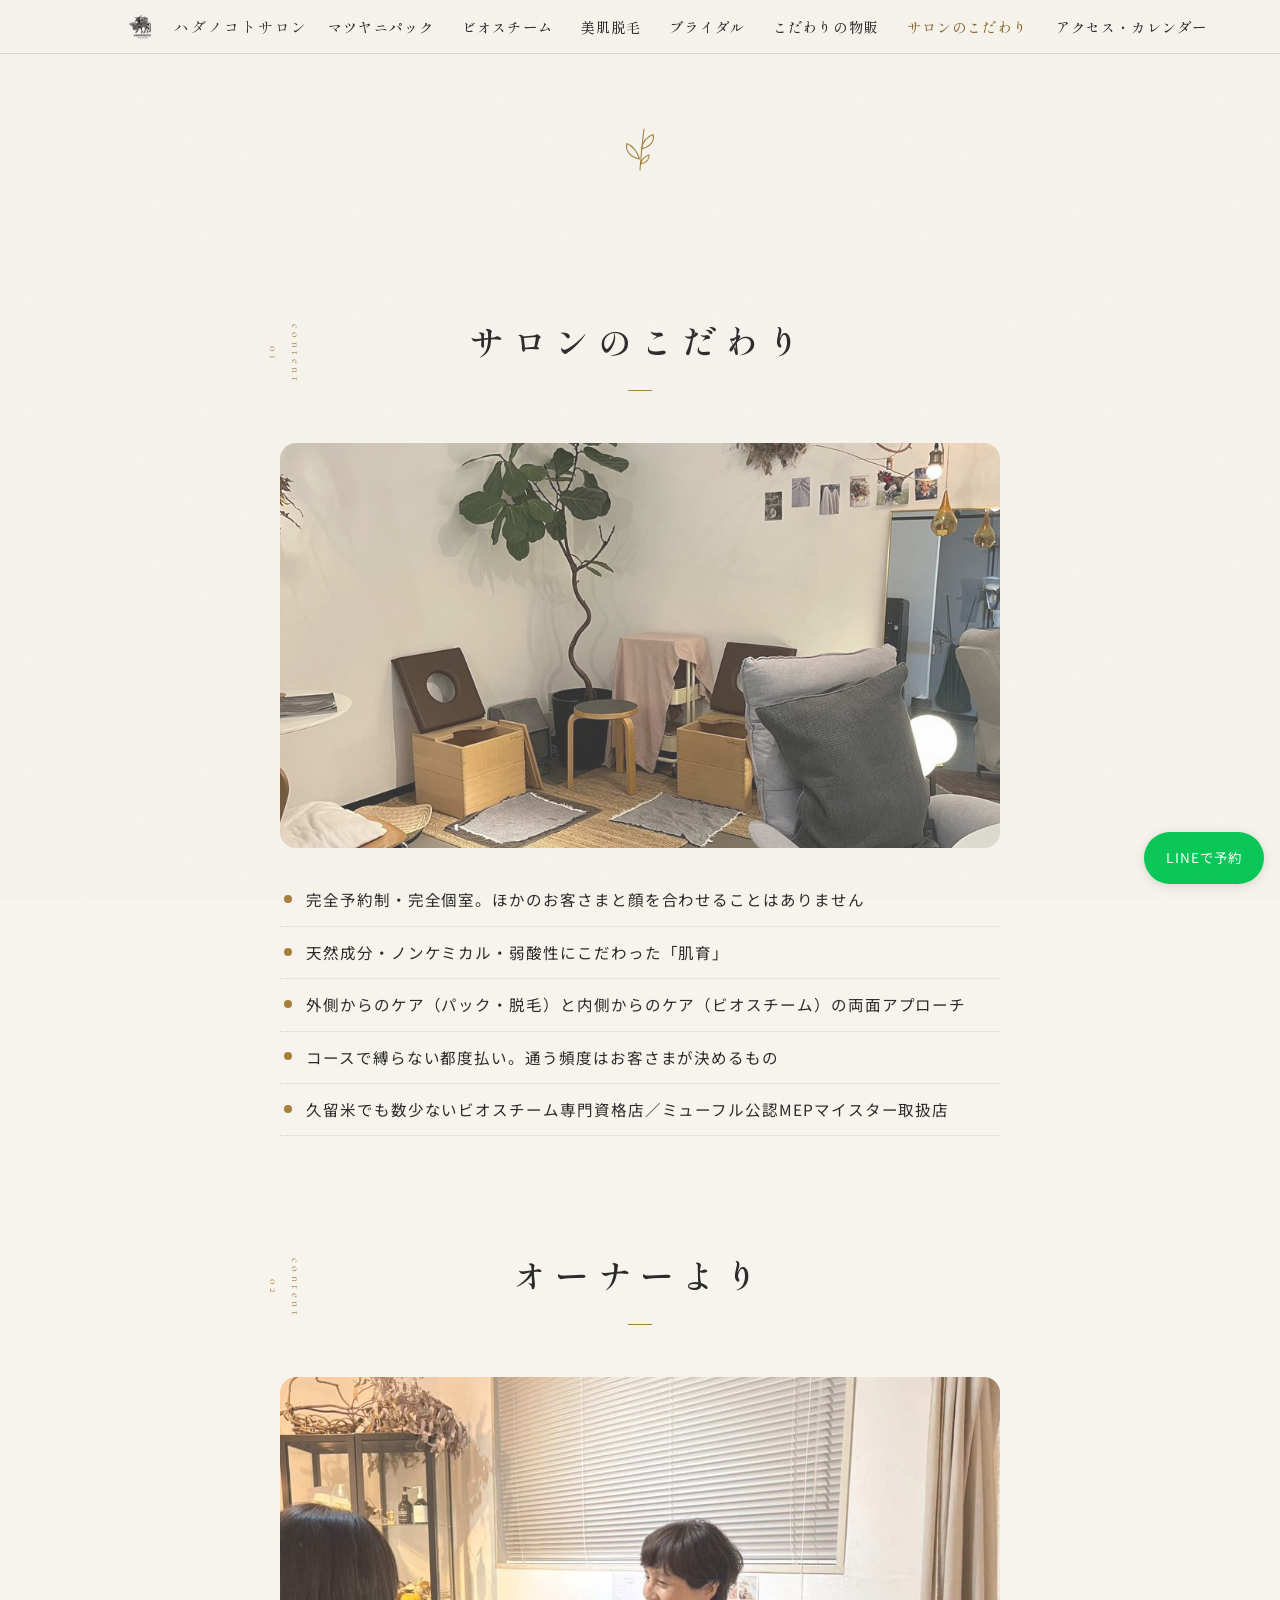
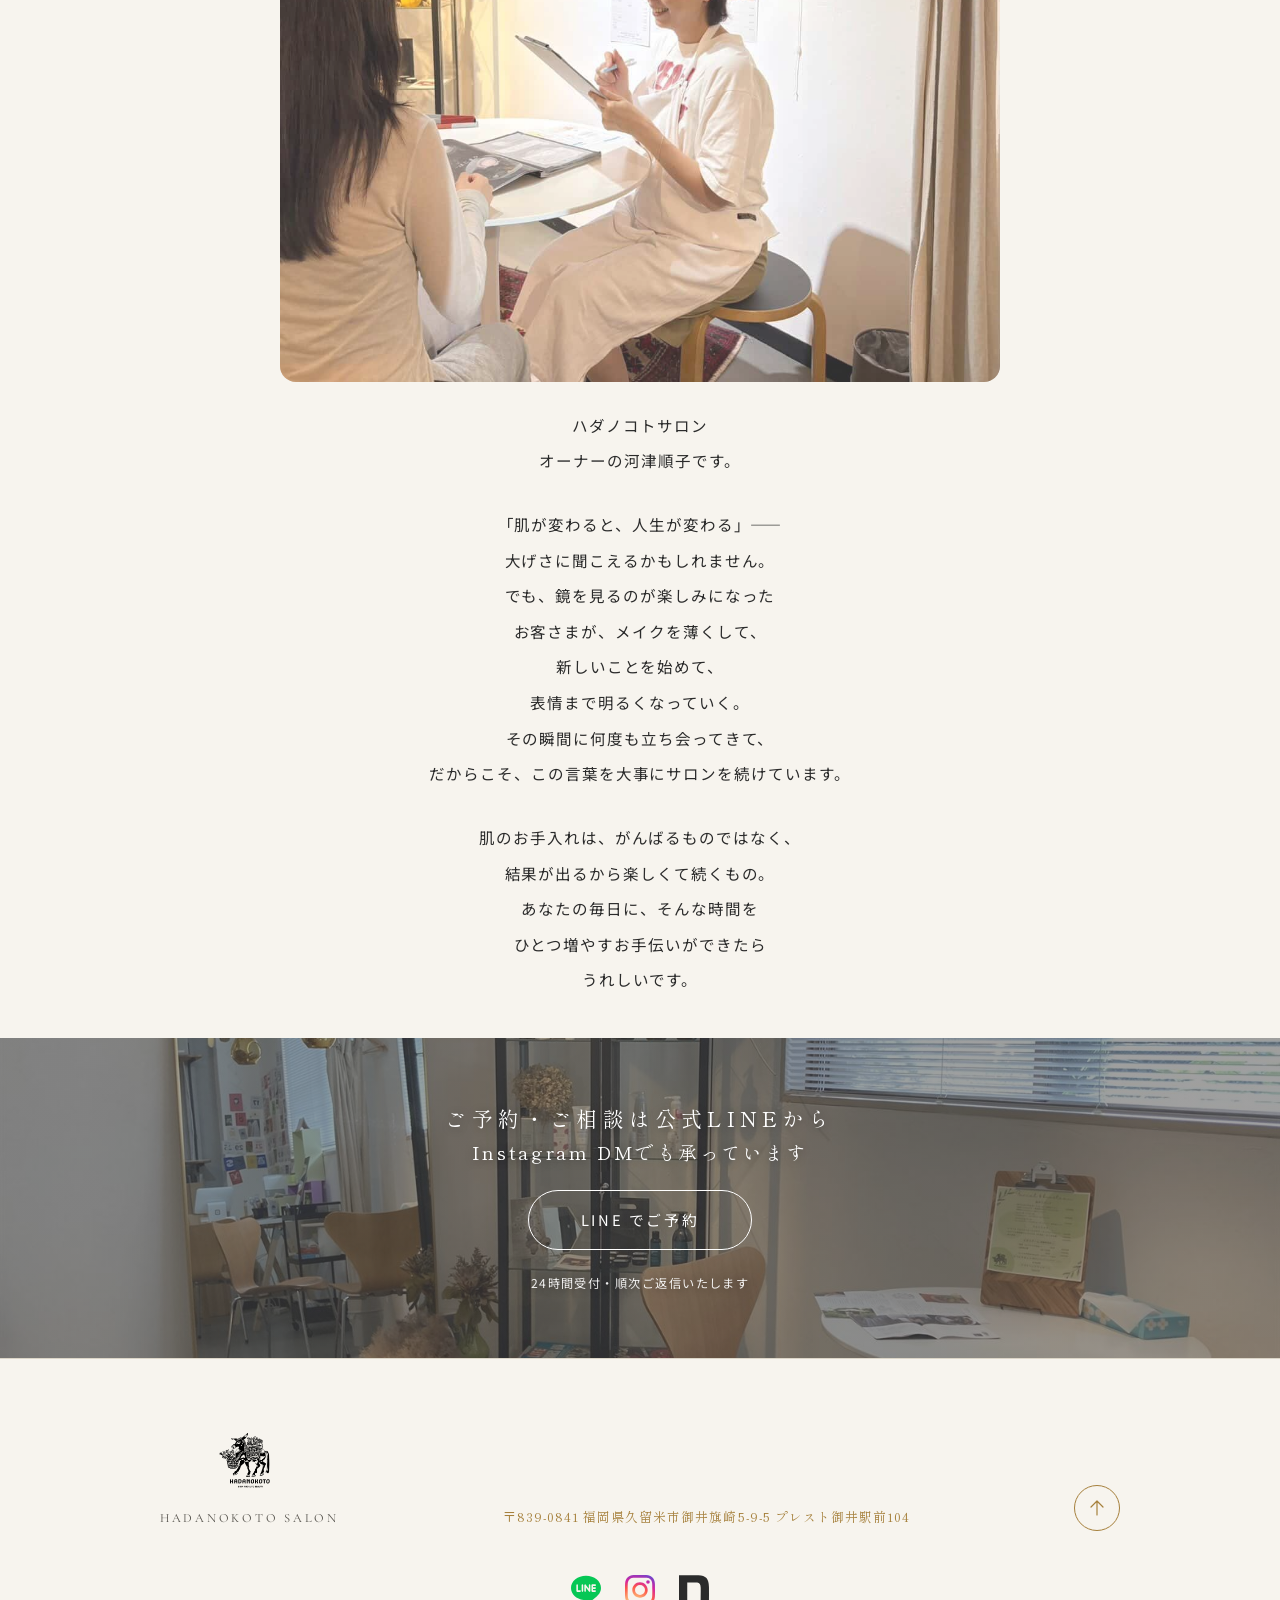
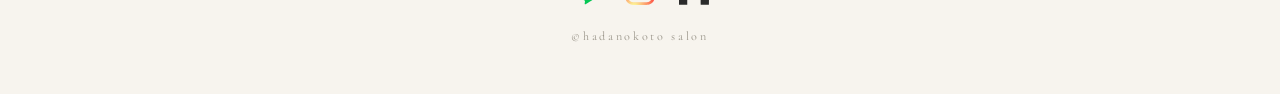
==== commit f663963d: "bridal.htmlを新設し、全ページのナビにブライダル導線を追加 決定事項まとめ§38「攻めるべき場所」1番の実行。マツヤニパックが背中・ うなじ対応可能なことへの入口がサイトになかったため、ブラ" ====
--- a/about.html
+++ b/about.html
@@ -54,6 +54,7 @@
         <li><a href="matsuyani.html"><span class="ja">マツヤニパック</span></a></li>
         <li><a href="biosteam.html"><span class="ja">ビオスチーム</span></a></li>
         <li><a href="datsumou.html"><span class="ja">美肌脱毛</span></a></li>
+        <li><a href="bridal.html"><span class="ja">ブライダル</span></a></li>
         <li><a href="other.html"><span class="ja">こだわりの物販</span></a></li>
         <li><a href="about.html" aria-current="page"><span class="ja">サロンのこだわり</span></a></li>
         <li><a href="access.html"><span class="ja">アクセス・カレンダー</span></a></li>
--- a/assets/css/style.css
+++ b/assets/css/style.css
@@ -292,6 +292,17 @@
   line-height: 1.6;
   letter-spacing: 0.25em;
   color: var(--ink);
+  max-width: calc(100% - 84px);
+}
+
+/* 見出し中の改行指定は、狭い幅では孤立文字を防ぐため無効化して自然な折り返しに委ねる */
+@media (max-width: 480px) {
+  .sec-head .ja br {
+    display: none;
+  }
+  .sec-head .ja {
+    max-width: 100%;
+  }
 }
 
 /* 見出し直下の短い水平線(金茶・幅24px) */
@@ -783,6 +794,72 @@
   height: 8px;
   background: var(--accent);
   border-radius: 50%;
+}
+
+/* ---------- よくあるご質問(折りたたみ) ---------- */
+
+.faq-lead {
+  margin-bottom: 22px;
+  color: var(--ink-soft);
+}
+
+.faq-item {
+  border-bottom: 1px dotted var(--line);
+}
+
+.faq-item:first-of-type {
+  border-top: 1px dotted var(--line);
+}
+
+.faq-item > summary {
+  position: relative;
+  list-style: none;
+  cursor: pointer;
+  padding: 18px 38px 18px 2px;
+  font-family: var(--serif);
+  font-size: 1.08rem;
+  font-weight: 600;
+  letter-spacing: 0.08em;
+  line-height: 1.8;
+  color: var(--ink);
+  transition: color 0.2s ease;
+}
+
+.faq-item > summary::-webkit-details-marker {
+  display: none;
+}
+
+.faq-item > summary:hover {
+  color: var(--accent-dark);
+}
+
+.faq-item > summary::after {
+  content: "";
+  position: absolute;
+  top: 50%;
+  right: 8px;
+  width: 10px;
+  height: 10px;
+  margin-top: -8px;
+  border-right: 1.2px solid var(--accent);
+  border-bottom: 1.2px solid var(--accent);
+  transform: rotate(45deg);
+  transition: transform 0.25s ease;
+}
+
+.faq-item[open] > summary::after {
+  transform: rotate(-135deg);
+  margin-top: -2px;
+}
+
+.faq-item > p {
+  padding: 0 2px 22px;
+  color: var(--ink-soft);
+  line-height: 2.05;
+}
+
+.faq-item + .note {
+  margin-top: 26px;
 }
 
 /* ---------- SHOP情報(罫線なし・行間ゆったり) ---------- */
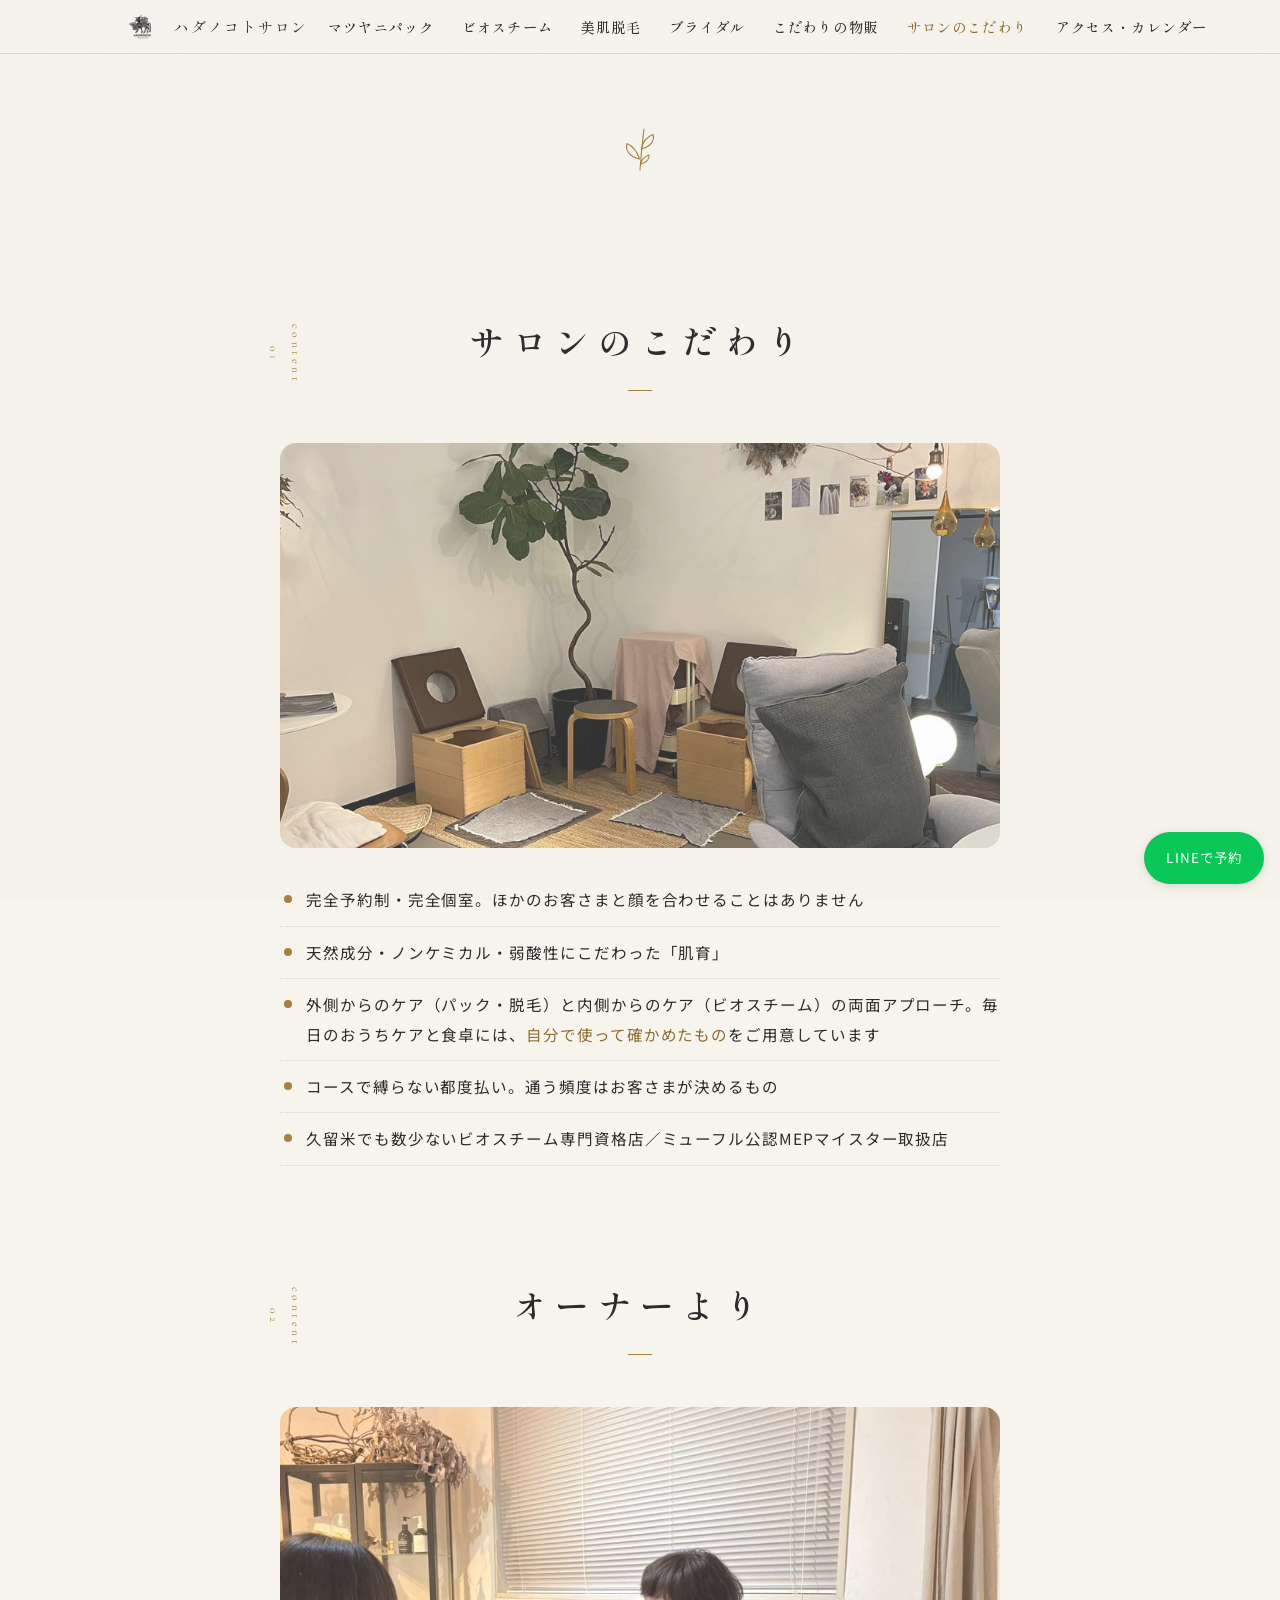
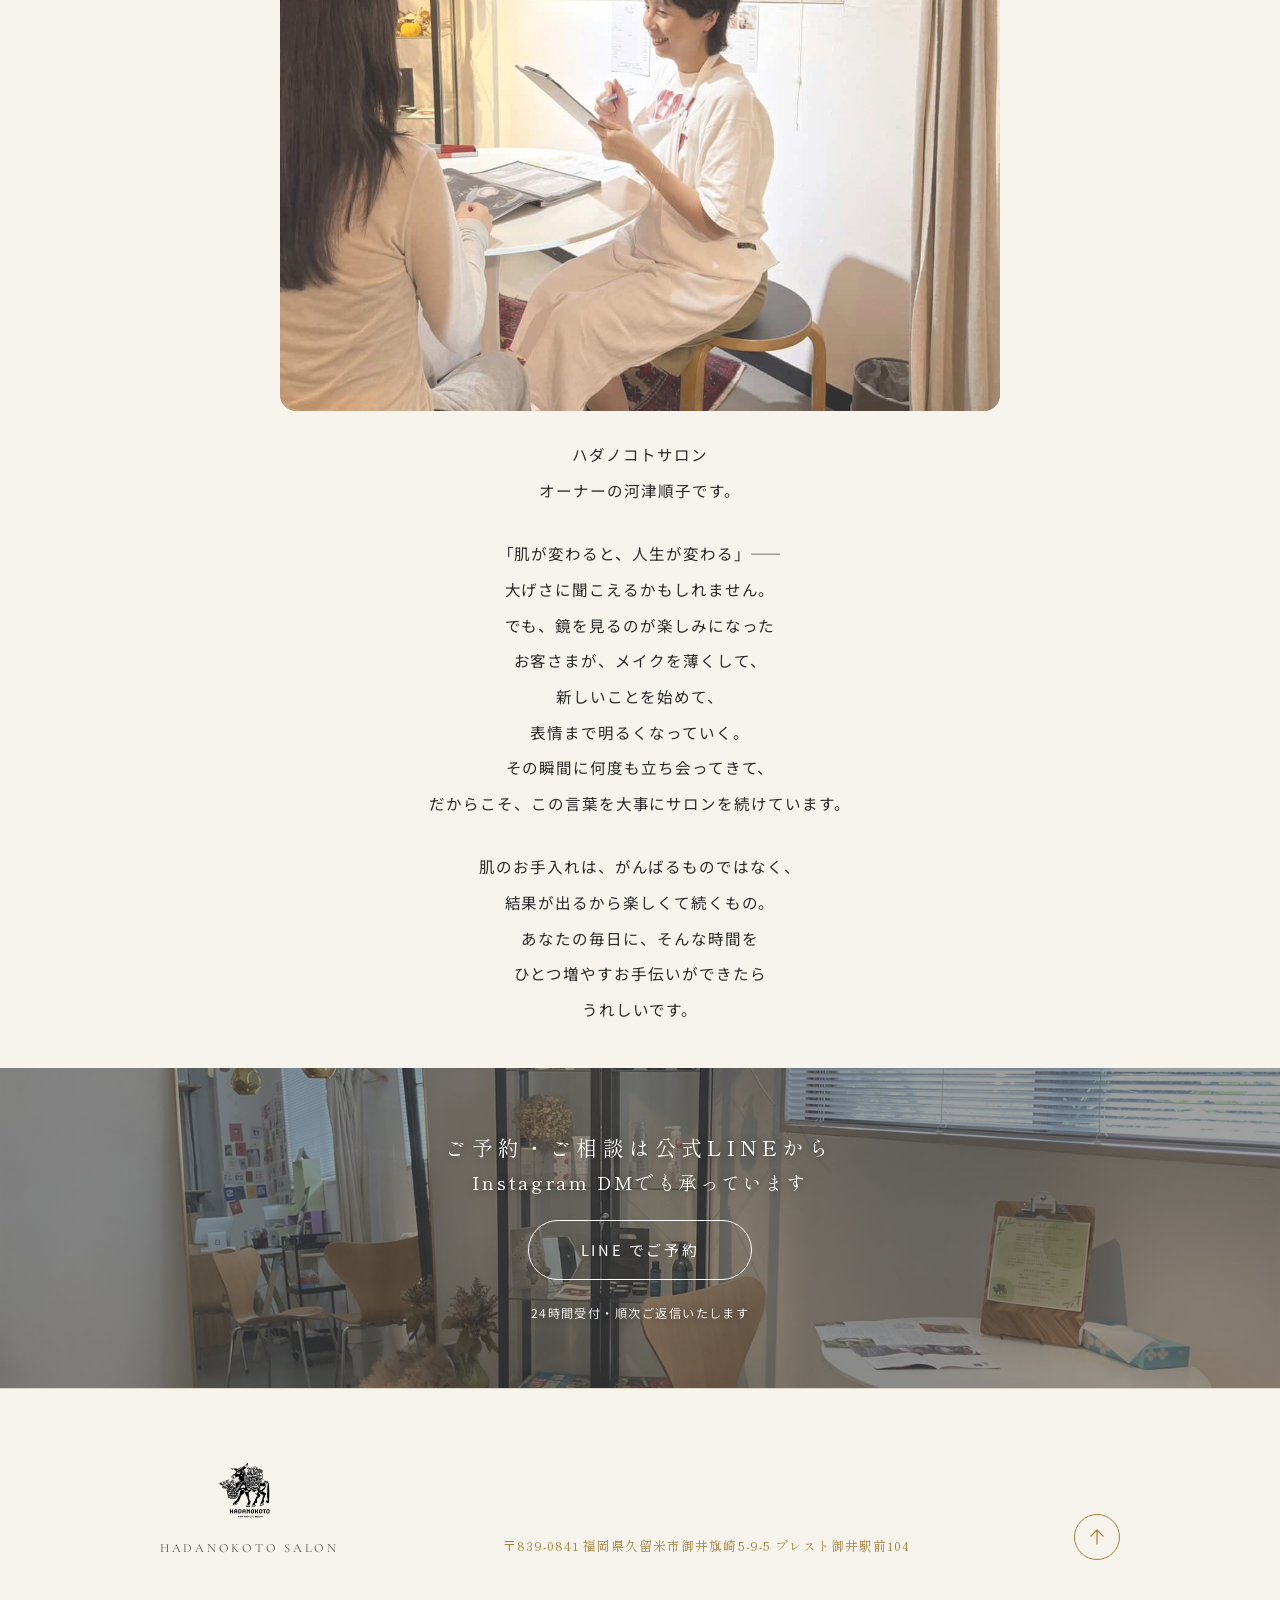
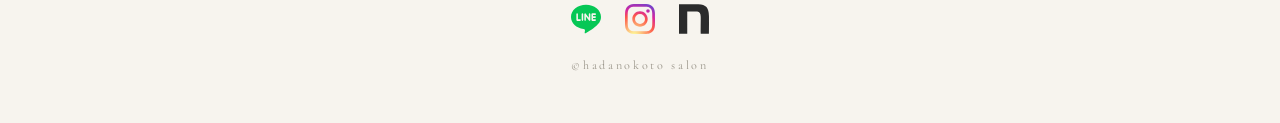
==== commit 295071d6: "物販ページ(other.html)を全面見直し：ミューフル化粧品(基本の3点)を追加・御塩と発酵食品を充実・よくあるご質問を新設、関連ページから内部リンク。マツヤニパックのページに「そのほかのフェイシ" ====
--- a/about.html
+++ b/about.html
@@ -48,6 +48,7 @@
     </a>
     <button class="nav-toggle" aria-label="メニューを開く" aria-expanded="false">
       <span></span><span></span><span></span>
+      <b class="nav-toggle-label">メニュー</b>
     </button>
     <nav class="site-nav">
       <ul>
@@ -82,7 +83,7 @@
       <ul class="feature-list">
         <li>完全予約制・完全個室。ほかのお客さまと顔を合わせることはありません</li>
         <li>天然成分・ノンケミカル・弱酸性にこだわった「肌育」</li>
-        <li>外側からのケア（パック・脱毛）と内側からのケア（ビオスチーム）の両面アプローチ</li>
+        <li>外側からのケア（パック・脱毛）と内側からのケア（ビオスチーム）の両面アプローチ。毎日のおうちケアと食卓には、<a href="other.html">自分で使って確かめたもの</a>をご用意しています</li>
         <li>コースで縛らない都度払い。通う頻度はお客さまが決めるもの</li>
         <li>久留米でも数少ないビオスチーム専門資格店／ミューフル公認MEPマイスター取扱店</li>
       </ul>
--- a/assets/css/style.css
+++ b/assets/css/style.css
@@ -76,6 +76,13 @@
   text-decoration: none;
 }
 
+.inner p a,
+.inner .note a {
+  text-decoration: underline;
+  text-underline-offset: 3px;
+  text-decoration-thickness: 1px;
+}
+
 /* ---------- ヘッダー(細い固定ナビ) ---------- */
 
 .site-header {
@@ -146,6 +153,14 @@
   transition: 0.3s;
 }
 
+.nav-toggle-label {
+  font-family: var(--sans);
+  font-weight: 400;
+  font-size: 11px;
+  letter-spacing: 0.05em;
+  color: var(--ink);
+}
+
 .site-nav {
   display: flex;
   align-items: center;
@@ -192,7 +207,18 @@
 /* 7項目のナビが1行に収まる最小幅(実測1000px)を下回ったらハンバーガーメニューに切替 */
 @media (max-width: 1060px) {
   .nav-toggle {
-    display: block;
+    display: grid;
+    grid-template-columns: auto auto;
+    grid-template-rows: repeat(3, auto);
+    align-items: center;
+    column-gap: 6px;
+  }
+  .nav-toggle span {
+    grid-column: 1;
+  }
+  .nav-toggle-label {
+    grid-column: 2;
+    grid-row: 1 / -1;
   }
   .site-nav {
     display: none;
@@ -378,7 +404,7 @@
   content: "";
   position: absolute;
   inset: 0;
-  background: rgba(255, 255, 255, 0.08);
+  background: rgba(255, 255, 255, 0.18);
   pointer-events: none;
 }
 
@@ -406,7 +432,7 @@
 
 .hero-logo {
   width: min(270px, 66%);
-  filter: brightness(0) invert(1);
+  filter: brightness(0) invert(1) drop-shadow(0 1px 2px rgba(0, 0, 0, 0.4)) drop-shadow(0 0 10px rgba(0, 0, 0, 0.3));
 }
 
 .hero-copy {
@@ -415,7 +441,7 @@
   letter-spacing: 0.3em;
   line-height: 2.1;
   color: #fff;
-  text-shadow: 0 1px 18px rgba(20, 18, 14, 0.45);
+  text-shadow: 0 1px 3px rgba(0, 0, 0, 0.45), 0 0 14px rgba(0, 0, 0, 0.35);
   margin: auto 0;
   padding-top: 8vh;
 }
@@ -1223,3 +1249,30 @@
 .line-fixed:hover {
   background: var(--line-green-dark);
 }
+
+/* ---------- 2026/10 物販ページ見直しで追加 ---------- */
+
+/* ページ内リンク(#myufull等)で飛んだとき、固定ヘッダーに見出しが隠れないようにする */
+section[id] {
+  scroll-margin-top: 80px;
+}
+
+/* トップの3つの柱の下に置く、物販ページへの一行リンク */
+.pillars-more {
+  text-align: center;
+  margin-top: 32px;
+  font-size: 0.8rem;
+  color: var(--ink-soft);
+}
+
+/* 本文・リスト・写真のすぐ後に来る小見出し(h3)の上に余白をとる */
+p + h3,
+.feature-list + h3,
+.photo + h3 {
+  margin-top: 40px;
+}
+
+/* 見出し帯で、詩組み(.poem)のあとに続く説明文 */
+.poem + p {
+  margin-top: 32px;
+}
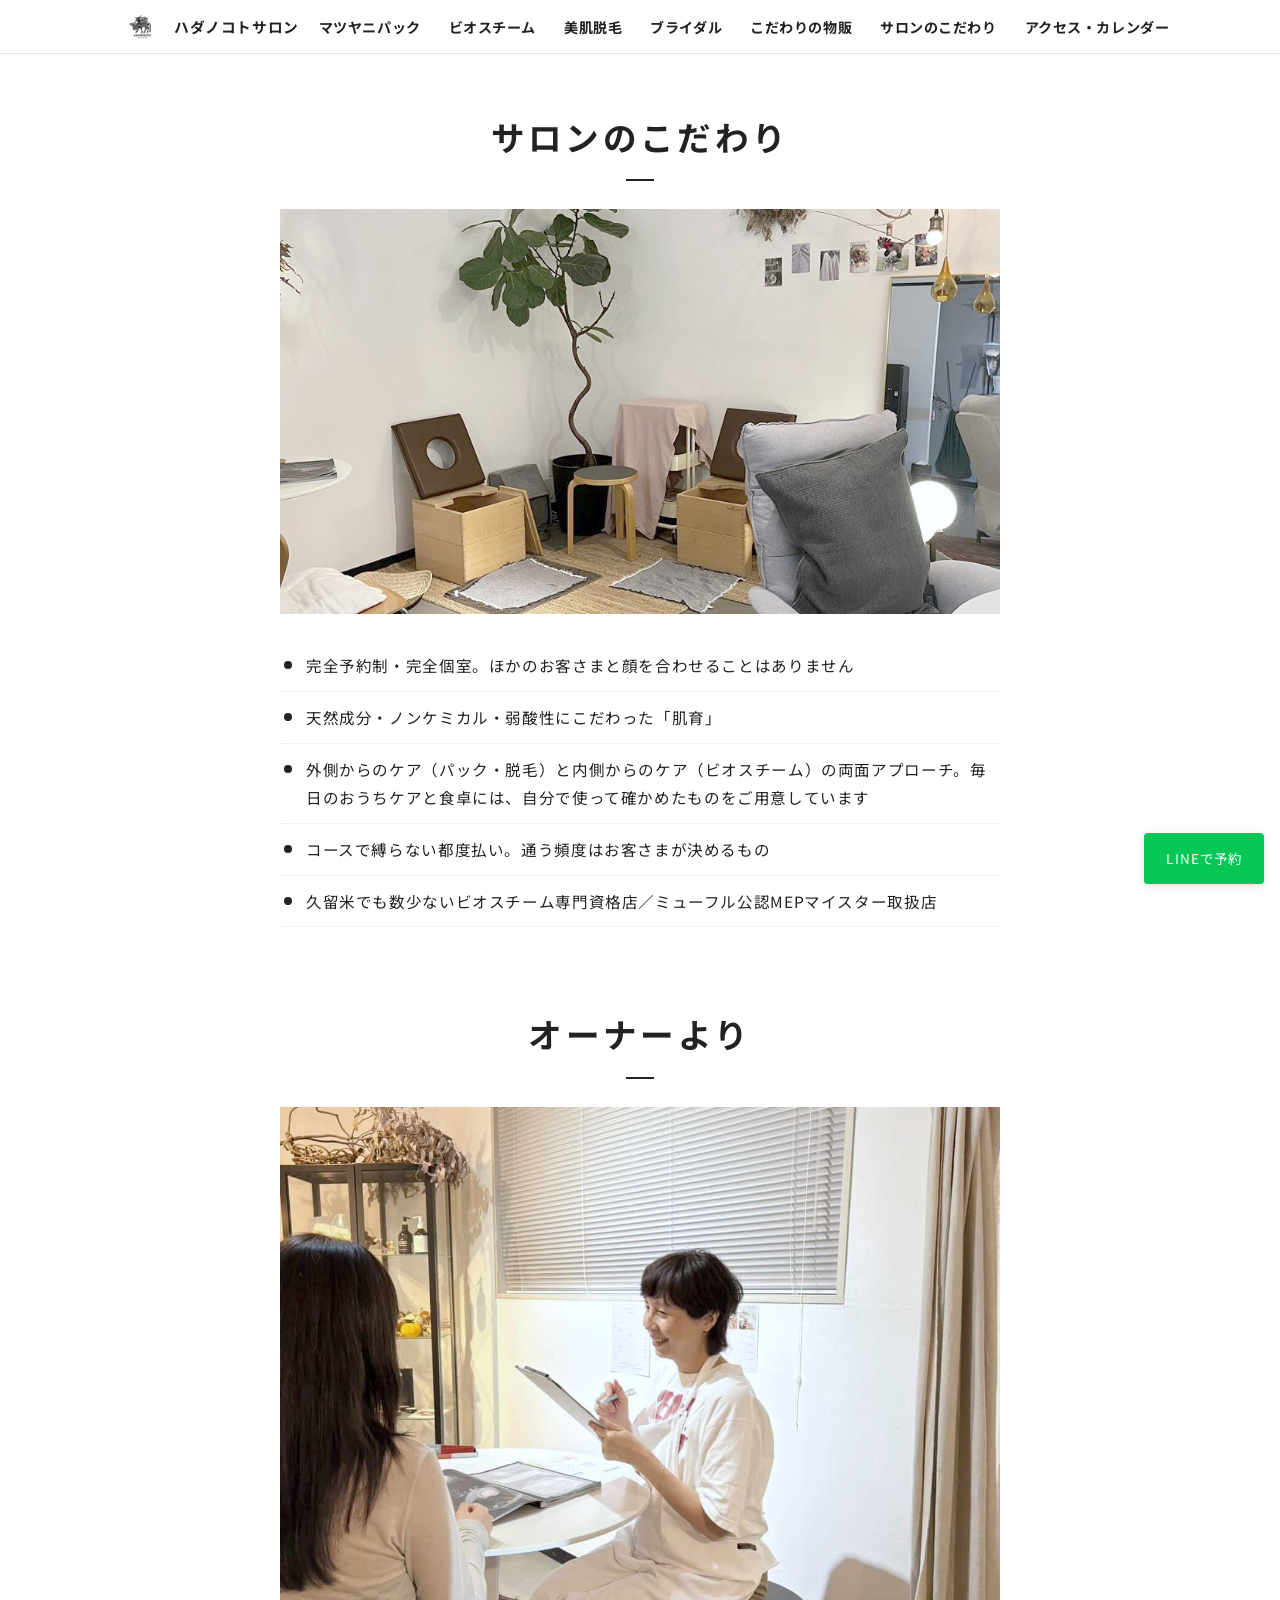
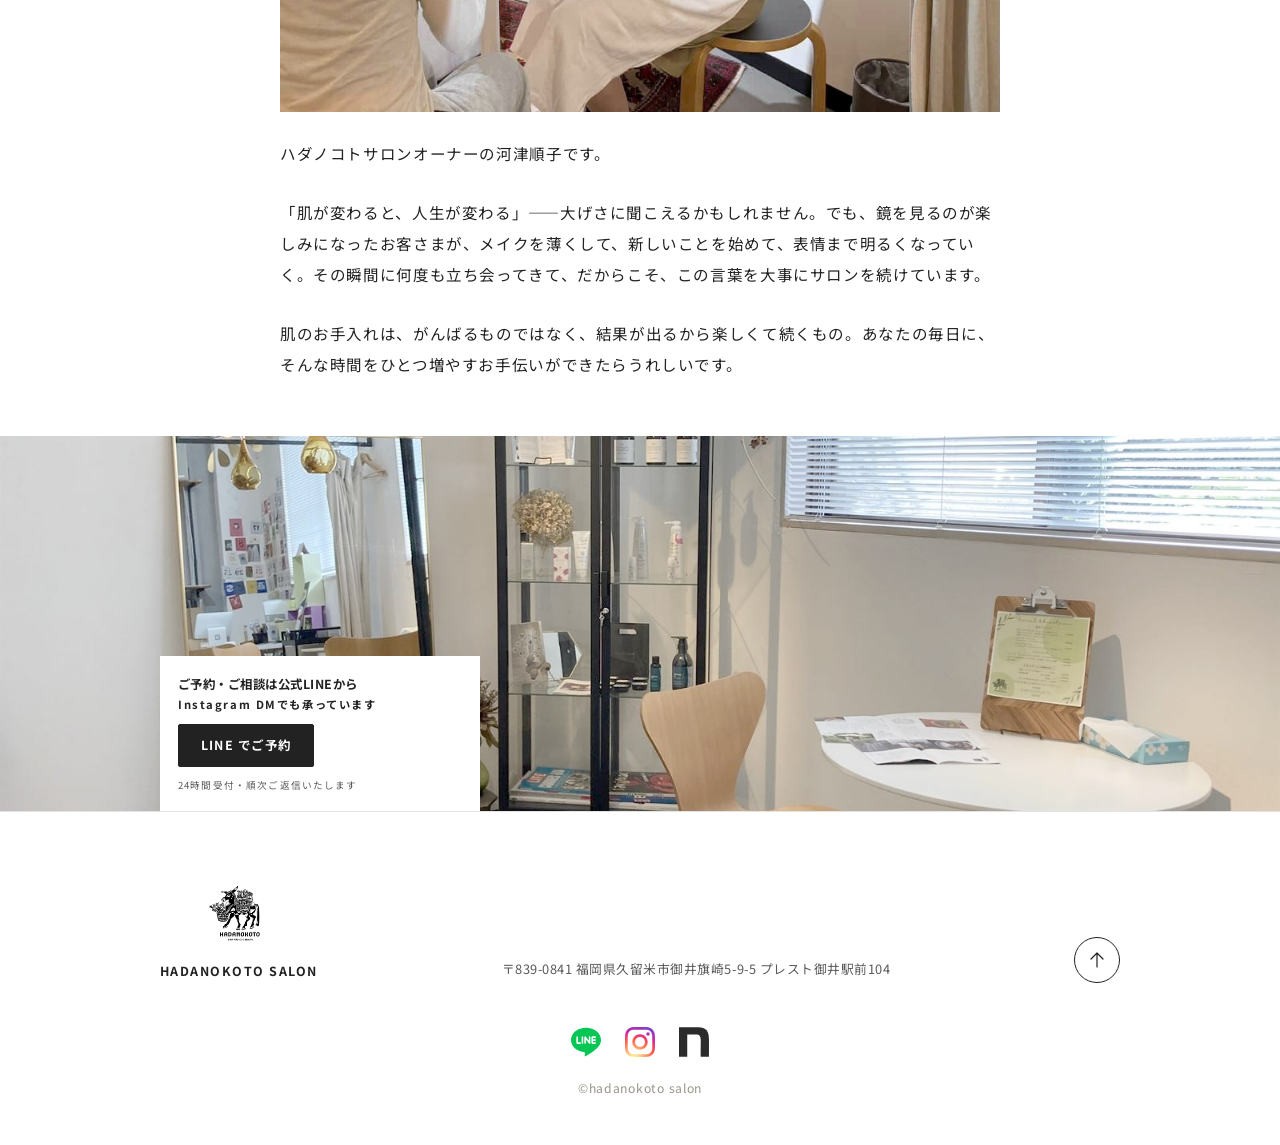
==== commit 9133affc: "サイトの見た目を「ぱきっと化」する（指示書v5・決定事項（続き）§77・§78） - 白地×墨×ゴシックに変更、写真は角なし・もやなし、金茶の飾りを撤去 - トップのヒーロー・3つの柱・予約の帯を新レ" ====
--- a/about.html
+++ b/about.html
@@ -13,14 +13,14 @@
 
   <meta charset="UTF-8">
   <meta name="viewport" content="width=device-width, initial-scale=1.0">
-  <title>サロンについて｜ハダノコトサロン 久留米・完全個室プライベートサロン</title>
+  <title>サロンのこだわり｜ハダノコトサロン 久留米・完全個室プライベートサロン</title>
   <meta name="description" content="完全予約制・完全個室、オーナーひとりで営むプライベートサロン。天然成分・ノンケミカルにこだわった肌育と、内と外の両面からのケア。ハダノコトサロンのこだわりとオーナー紹介。">
   <link rel="canonical" href="https://hadanokoto.com/about.html">
 
   <!-- OGP -->
   <meta property="og:type" content="article">
   <meta property="og:site_name" content="ハダノコトサロン">
-  <meta property="og:title" content="サロンについて｜ハダノコトサロン 久留米・完全個室プライベートサロン">
+  <meta property="og:title" content="サロンのこだわり｜ハダノコトサロン 久留米・完全個室プライベートサロン">
   <meta property="og:description" content="完全予約制・完全個室、オーナーひとりで営むプライベートサロン。天然成分・ノンケミカルにこだわった肌育と、内と外の両面からのケア。">
   <meta property="og:url" content="https://hadanokoto.com/about.html">
   <meta property="og:image" content="https://hadanokoto.com/assets/img/hadanokologojpg.jpg">
@@ -34,7 +34,7 @@
   <link rel="apple-touch-icon" href="apple-touch-icon.png">
   <link rel="preconnect" href="https://fonts.googleapis.com">
   <link rel="preconnect" href="https://fonts.gstatic.com" crossorigin>
-  <link href="https://fonts.googleapis.com/css2?family=Cormorant+Garamond:wght@400;500;600&family=Noto+Sans+JP:wght@300;400;500&family=Shippori+Mincho:wght@400;500;600&display=swap" rel="stylesheet">
+  <link href="https://fonts.googleapis.com/css2?family=Noto+Sans+JP:wght@400;500;700&family=Shippori+Mincho:wght@500&display=swap" rel="stylesheet">
   <link rel="stylesheet" href="assets/css/style.css">
 </head>
 <body>
@@ -67,12 +67,6 @@
 
 <main>
 
-  <section class="band band--head">
-    <div class="inner">
-      <div class="sprig sprig--yomogi" aria-hidden="true"></div>
-    </div>
-  </section>
-
   <section class="band">
     <div class="inner fade">
       <div class="sec-head">
@@ -97,10 +91,10 @@
         <h2 class="ja">オーナーより</h2>
       </div>
       <div class="photo photo--veil"><img src="assets/img/web/owner.jpg" alt="ハダノコトサロン オーナー 河津順子" width="1179" height="990" loading="lazy"></div>
-      <div class="poem">
-        <p>ハダノコトサロン<br>オーナーの河津順子です。</p>
-        <p>「肌が変わると、人生が変わる」——<br>大げさに聞こえるかもしれません。<br>でも、鏡を見るのが楽しみになった<br>お客さまが、メイクを薄くして、<br>新しいことを始めて、<br>表情まで明るくなっていく。<br>その瞬間に何度も立ち会ってきて、<br>だからこそ、この言葉を大事にサロンを続けています。</p>
-        <p>肌のお手入れは、がんばるものではなく、<br>結果が出るから楽しくて続くもの。<br>あなたの毎日に、そんな時間を<br>ひとつ増やすお手伝いができたら<br>うれしいです。</p>
+      <div class="poem poem--left">
+        <p>ハダノコトサロンオーナーの河津順子です。</p>
+        <p>「肌が変わると、人生が変わる」——大げさに聞こえるかもしれません。でも、鏡を見るのが楽しみになったお客さまが、メイクを薄くして、新しいことを始めて、表情まで明るくなっていく。その瞬間に何度も立ち会ってきて、だからこそ、この言葉を大事にサロンを続けています。</p>
+        <p>肌のお手入れは、がんばるものではなく、結果が出るから楽しくて続くもの。あなたの毎日に、そんな時間をひとつ増やすお手伝いができたらうれしいです。</p>
       </div>
     </div>
   </section>
@@ -124,7 +118,7 @@
         <img class="footer-logo" src="assets/img/web/logo.png" alt="ハダノコトサロン ロゴ" width="800" height="570">
         <p class="footer-name">HADANOKOTO SALON</p>
       </div>
-      <p class="footer-address">〒839-0841 福岡県久留米市御井旗崎5-9-5 プレスト御井駅前104</p>
+      <p class="footer-address">〒839-0841 <span class="nw">福岡県久留米市御井旗崎5-9-5</span> <span class="nw">プレスト御井駅前104</span></p>
       <a class="page-top" href="#top" aria-label="ページの上部へ戻る">
         <svg viewBox="0 0 14 16" fill="none" stroke-width="1.2" stroke-linecap="round" stroke-linejoin="round" aria-hidden="true"><path d="M7 15V1M1 7l6-6 6 6"/></svg>
       </a>
--- a/assets/css/style.css
+++ b/assets/css/style.css
@@ -1181,7 +1181,7 @@
 }
 
 .page-top:hover {
-  background: rgba(166, 128, 60, 0.1);
+  background: rgba(34, 34, 34, 0.06);
 }
 
 /* SNSアイコン(横一列・中央揃え・©の上) */
@@ -1276,3 +1276,364 @@
 .poem + p {
   margin-top: 32px;
 }
+
+/* ページ名の見出し（h1）の補足部分。常に改行し、スマホでは小さめにして単語の途中で折り返さないようにする */
+.sec-head .ja .h1-sub { display: block; }
+@media (max-width: 480px) {
+  .sec-head .ja .h1-sub { font-size: 0.62em; letter-spacing: 0.12em; }
+}
+
+/* トップの一行案内：2行目の余白と、リンクが単語の途中で折り返さないようにする */
+.pillars-more + .pillars-more { margin-top: 12px; }
+.pillars-more a { display: inline-block; }
+.pillars-more a span { display: inline-block; text-decoration: inherit; }
+
+/* ---------- 2026/11 マツビオセット追加・スマホの見やすさ調整で追加 ---------- */
+
+/* 言葉のまとまりを途中で折り返さないための目印（料金表・キャッチ・トップの一行案内で使用） */
+.nw { display: inline-block; }
+
+/* 幅の狭いスマホ（400px以下）では、見出しとキャッチの字間を少し詰め、最後の1文字だけが次の行に落ちるのを防ぐ */
+@media (max-width: 400px) {
+  .sec-head .ja { letter-spacing: 0.15em; }
+  .catch { letter-spacing: 0.12em; }
+}
+
+/* ハンバーガーメニューのラベル「メニュー」を途中で折り返さない */
+.nav-toggle-label { white-space: nowrap; }
+
+/* ============================================
+   v5（2026-11 ぱきっと化）— 決定事項（続き）§78
+   白地 × 墨 × ゴシック／写真は角なし・もやなし／
+   文字は写真の外か白い札の上／字間を詰める／余白を一定に
+   ※このブロックはファイルの一番最後に置く（前の指定を上書きするため）
+   ============================================ */
+
+:root {
+  --bg: #FFFFFF;
+  --ink: #222222;
+  --ink-soft: #5A5A5A;
+  --accent: #222222;
+  --accent-dark: #222222;
+  --line: #E3E3E3;
+  --serif: "Noto Sans JP", sans-serif;
+  --en-serif: "Noto Sans JP", sans-serif;
+  --mincho: "Shippori Mincho", "Noto Serif JP", serif;
+}
+
+body {
+  letter-spacing: 0.04em;
+  line-height: 1.85;
+}
+
+/* 和紙風のざらざら模様をやめる */
+body::after {
+  display: none;
+}
+
+/* ---------- ヘッダー・フッター ---------- */
+
+.site-header {
+  background: rgba(255, 255, 255, 0.96);
+}
+
+.brand-name,
+.site-nav a .ja {
+  letter-spacing: 0.04em;
+  font-weight: 700;
+}
+
+.site-footer {
+  border-top: 1px solid var(--line);
+}
+
+.footer-name {
+  letter-spacing: 0.12em;
+  font-weight: 700;
+  color: var(--ink);
+}
+
+.footer-address {
+  color: var(--ink-soft);
+  letter-spacing: 0.04em;
+}
+
+.copyright {
+  letter-spacing: 0.06em;
+}
+
+/* ---------- 見出し・本文の書体と字間 ---------- */
+
+h1, h2, h3 {
+  letter-spacing: 0.04em;
+}
+
+h3 {
+  font-weight: 700;
+}
+
+.sec-head {
+  margin-bottom: 28px;
+}
+
+.sec-head .ja {
+  letter-spacing: 0.1em;
+  font-weight: 700;
+}
+
+.sec-head::after {
+  width: 28px;
+  height: 2px;
+  background: var(--ink);
+  margin-top: 16px;
+}
+
+/* 縦書きの「content 01」などの飾りは出さない */
+.sec-num {
+  display: none;
+}
+
+.catch {
+  letter-spacing: 0.1em;
+  font-weight: 700;
+}
+
+.poem {
+  line-height: 2.05;
+}
+
+/* 長い文章は左揃え（index「サロンの思い」・about「オーナーより」） */
+.poem--left {
+  text-align: left;
+  line-height: 2;
+}
+
+.faq-item > summary {
+  letter-spacing: 0.04em;
+  font-weight: 500;
+}
+
+.price-list .price {
+  letter-spacing: 0.04em;
+  font-weight: 500;
+  font-variant-numeric: tabular-nums;
+}
+
+.shop-info dt,
+.shop-info > div > *:first-child {
+  letter-spacing: 0.04em;
+}
+
+/* ---------- 写真：角なし・もやなし ---------- */
+
+.hero-card,
+.photo,
+.photo img,
+.pillar-card,
+.map-wrap,
+.map-wrap iframe {
+  border-radius: 0;
+}
+
+.photo--veil::after {
+  display: none;
+}
+
+/* ---------- トップの写真（ヒーロー） ---------- */
+
+.hero {
+  padding-bottom: 16px;
+}
+
+.hero-card::before,
+.hero-card::after {
+  display: none;
+}
+
+/* スマホは縦4：横5、PCは横3：縦2 */
+.hero-photo {
+  height: auto;
+  min-height: 0;
+  aspect-ratio: 4 / 5;
+}
+
+.hero-inner {
+  padding: 22px 0 0;
+  align-items: flex-start;
+}
+
+.hero-logo {
+  align-self: center;
+  width: 68%;
+  max-width: 380px;
+}
+
+/* キャッチは写真の左下にぴったり付けた白い札（明朝のまま） */
+.hero-copy {
+  font-family: var(--mincho);
+  font-weight: 500;
+  font-size: clamp(1rem, 4.2vw, 1.3rem);
+  letter-spacing: 0.2em;
+  line-height: 1.9;
+  color: var(--ink);
+  text-shadow: none;
+  background: #fff;
+  margin: auto 0 0;
+  padding: 12px 18px 10px;
+  text-align: left;
+}
+
+/* 下向き矢印は出さない */
+.hero-arrow {
+  display: none;
+}
+
+@media (min-width: 761px) {
+  .hero-photo {
+    aspect-ratio: 3 / 2;
+  }
+  .hero-logo {
+    width: min(320px, 44%);
+  }
+}
+
+/* ---------- トップ「肌を育てる」の3つの柱：写真の下に文字 ---------- */
+
+.pillars {
+  gap: 28px;
+}
+
+.pillar-card {
+  aspect-ratio: auto;
+  display: flex;
+  flex-direction: column;
+  color: var(--ink);
+  background: var(--bg);
+  border-bottom: 1px solid var(--line);
+}
+
+.pillar-card img {
+  position: static;
+  height: auto;
+  aspect-ratio: 3 / 2;
+}
+
+.pillar-card::after,
+.pillar-num {
+  display: none;
+}
+
+.pillar-body {
+  position: static;
+  text-align: left;
+  padding: 14px 2px 18px;
+}
+
+.pillar-title {
+  color: var(--ink);
+  min-height: 0;
+  letter-spacing: 0.06em;
+  font-weight: 700;
+  font-size: 1.05rem;
+  margin-bottom: 4px;
+}
+
+.pillar-sub {
+  color: var(--ink-soft);
+  min-height: 0;
+  letter-spacing: 0.03em;
+  font-size: 0.72rem;
+}
+
+@media (max-width: 760px) {
+  .pillar-card {
+    aspect-ratio: auto;
+  }
+}
+
+.pillars-more {
+  letter-spacing: 0.04em;
+}
+
+/* ---------- 予約の帯：店内の写真（もやなし）＋左下の小さな白い札 ---------- */
+
+.cta-band {
+  height: auto;
+  padding: 150px 0 0;
+  margin-top: 32px;
+}
+
+.cta-band::before {
+  display: none;
+}
+
+.cta-inner {
+  position: relative;
+  z-index: 1;
+  background: #fff;
+  color: var(--ink);
+  text-shadow: none;
+  max-width: 250px;
+  margin: 0;
+  padding: 18px 18px 16px;
+  gap: 10px;
+  align-items: flex-start;
+  text-align: left;
+}
+
+.cta-title {
+  font-size: 0.78rem;
+  letter-spacing: 0.04em;
+  line-height: 1.7;
+  font-weight: 700;
+}
+
+.cta-note {
+  font-size: 0.6rem;
+  color: var(--ink-soft);
+}
+
+.btn-outline {
+  border-radius: 2px;
+  background: var(--ink);
+  color: #fff;
+  border-color: var(--ink);
+  font-weight: 700;
+  letter-spacing: 0.1em;
+  padding: 9px 22px;
+  font-size: 0.78rem;
+}
+
+@media (min-width: 761px) {
+  .cta-band {
+    padding-top: 220px;
+  }
+  .cta-inner {
+    max-width: 320px;
+    margin-left: max(24px, calc(50% - 480px));
+  }
+}
+
+/* 画面に固定のLINEボタン（色はLINEの緑のまま） */
+.line-fixed {
+  border-radius: 4px;
+}
+
+/* ---------- 余白：段と段の間を一定に ---------- */
+
+.band {
+  padding-top: 56px;
+  padding-bottom: 24px;
+}
+
+.band--head {
+  padding-bottom: 0;
+}
+
+.band--head + .band {
+  padding-top: 40px;
+}
+
+.inner > .photo:last-child {
+  margin-bottom: 0;
+}
